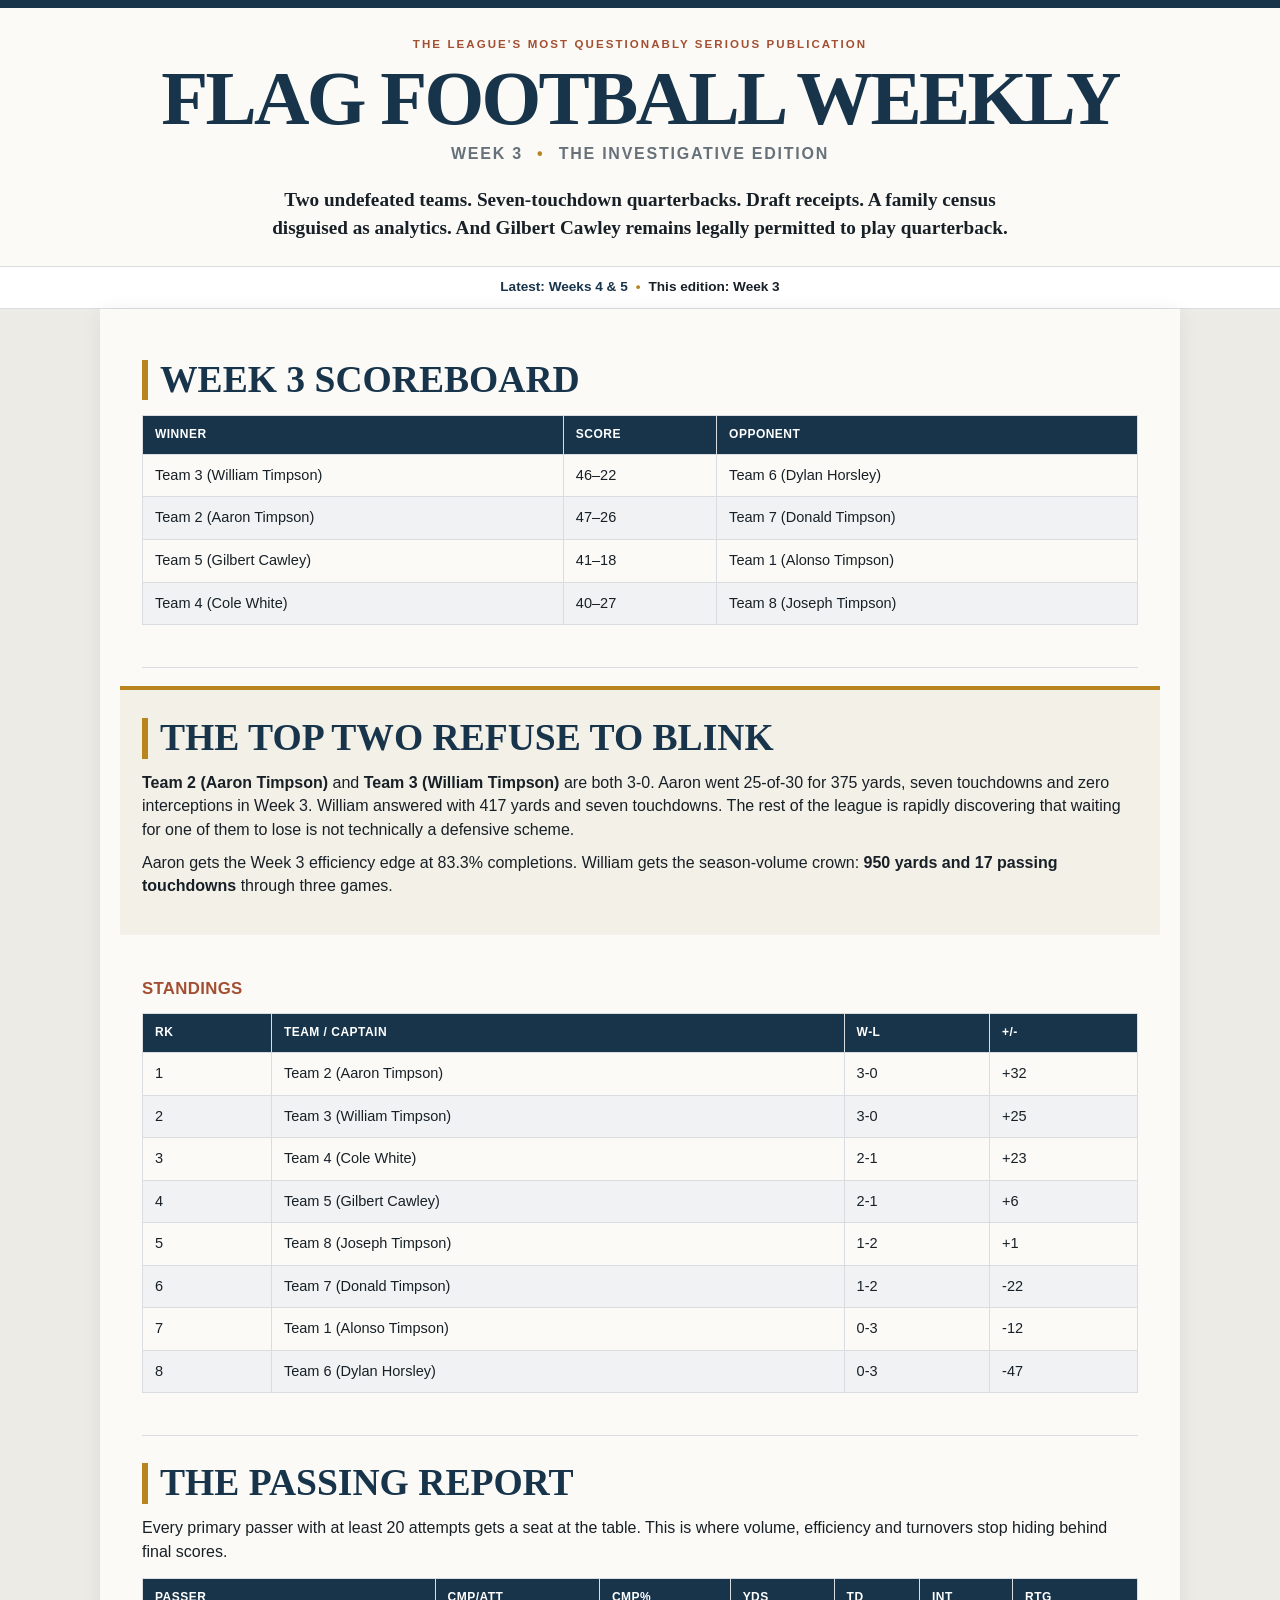
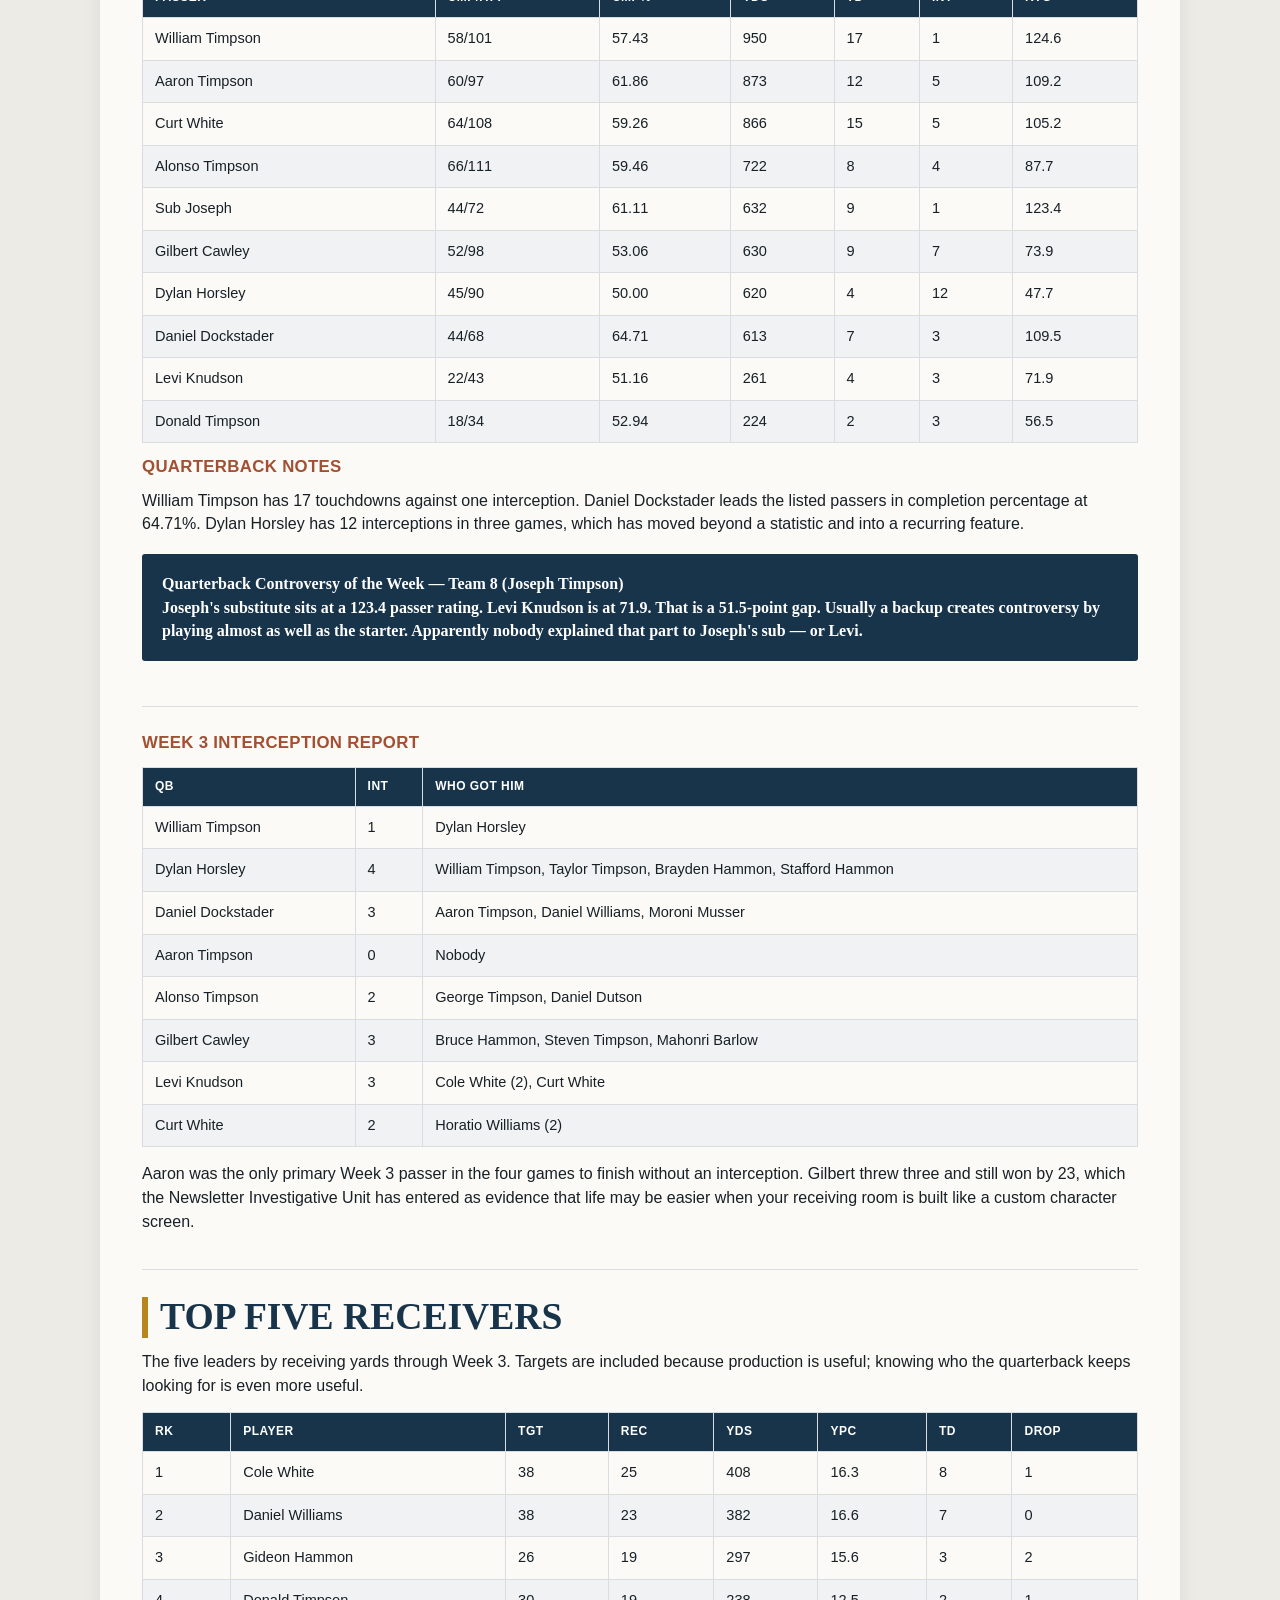
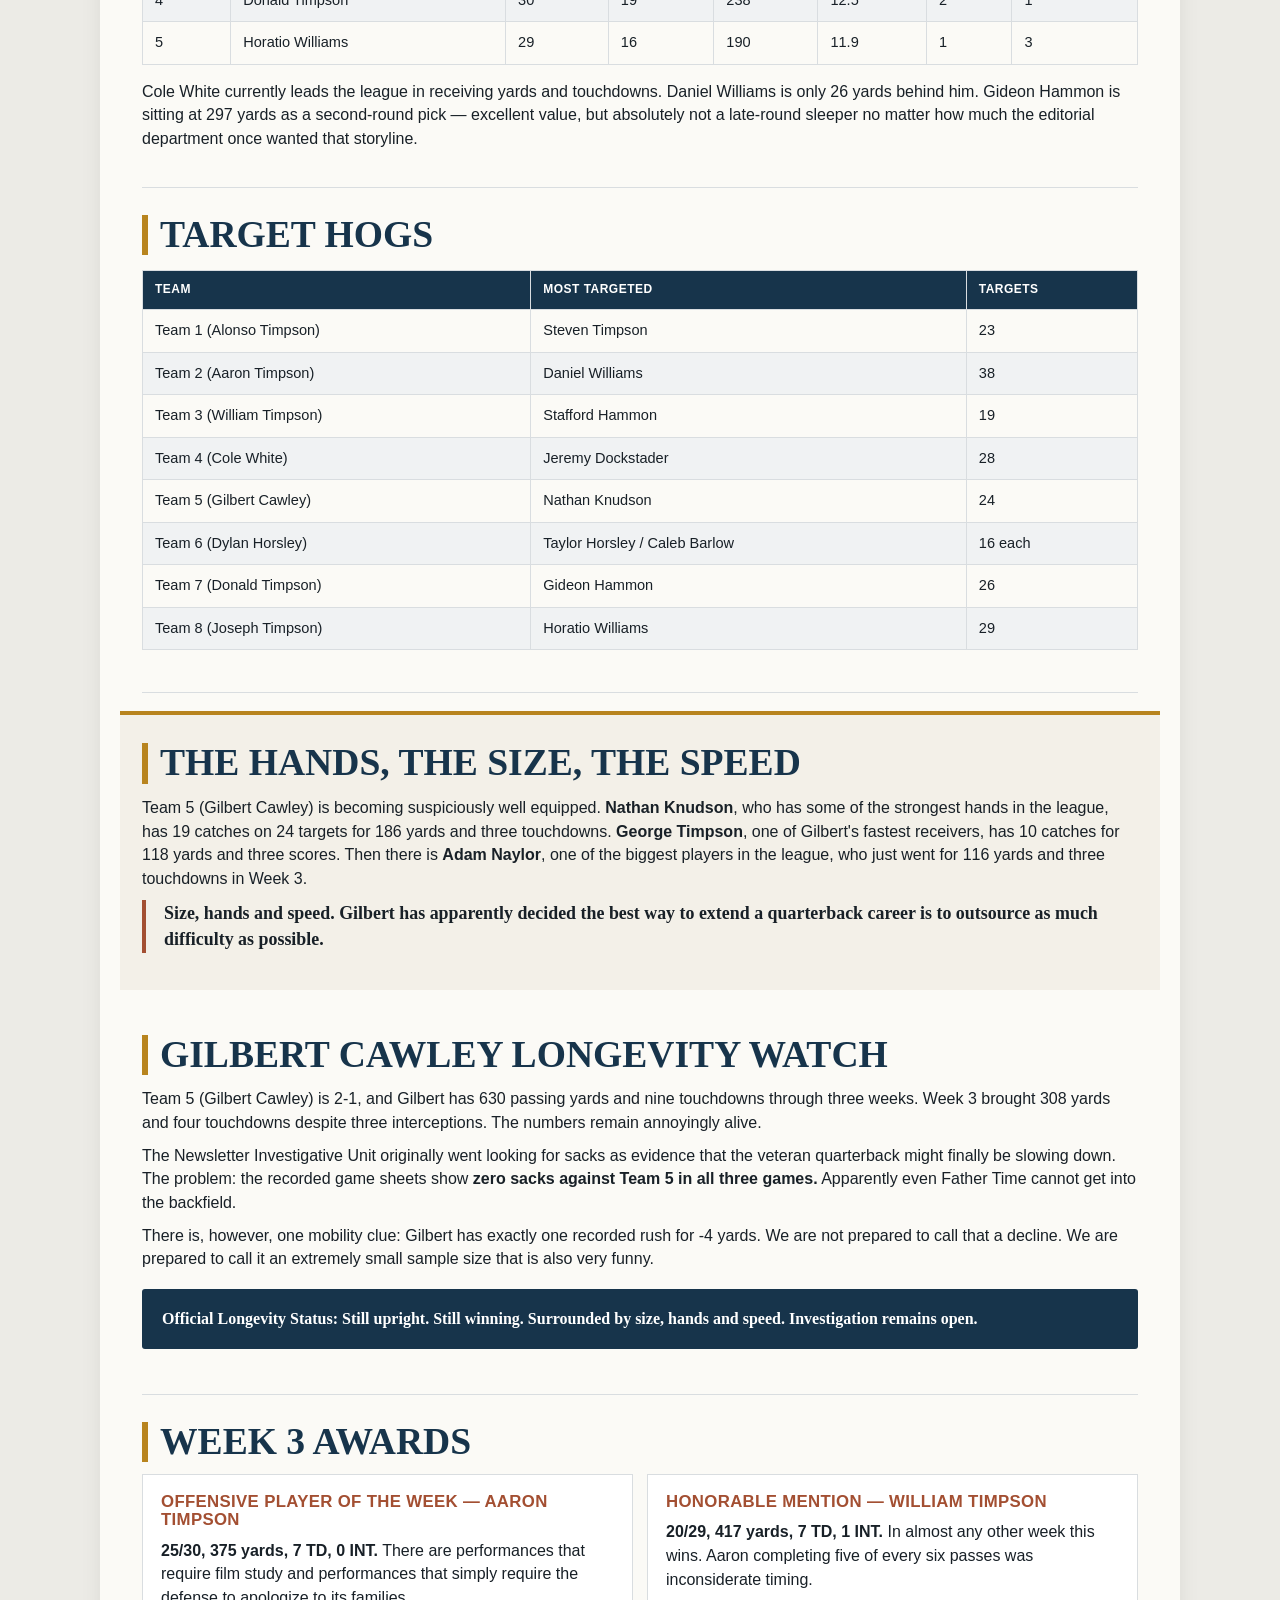
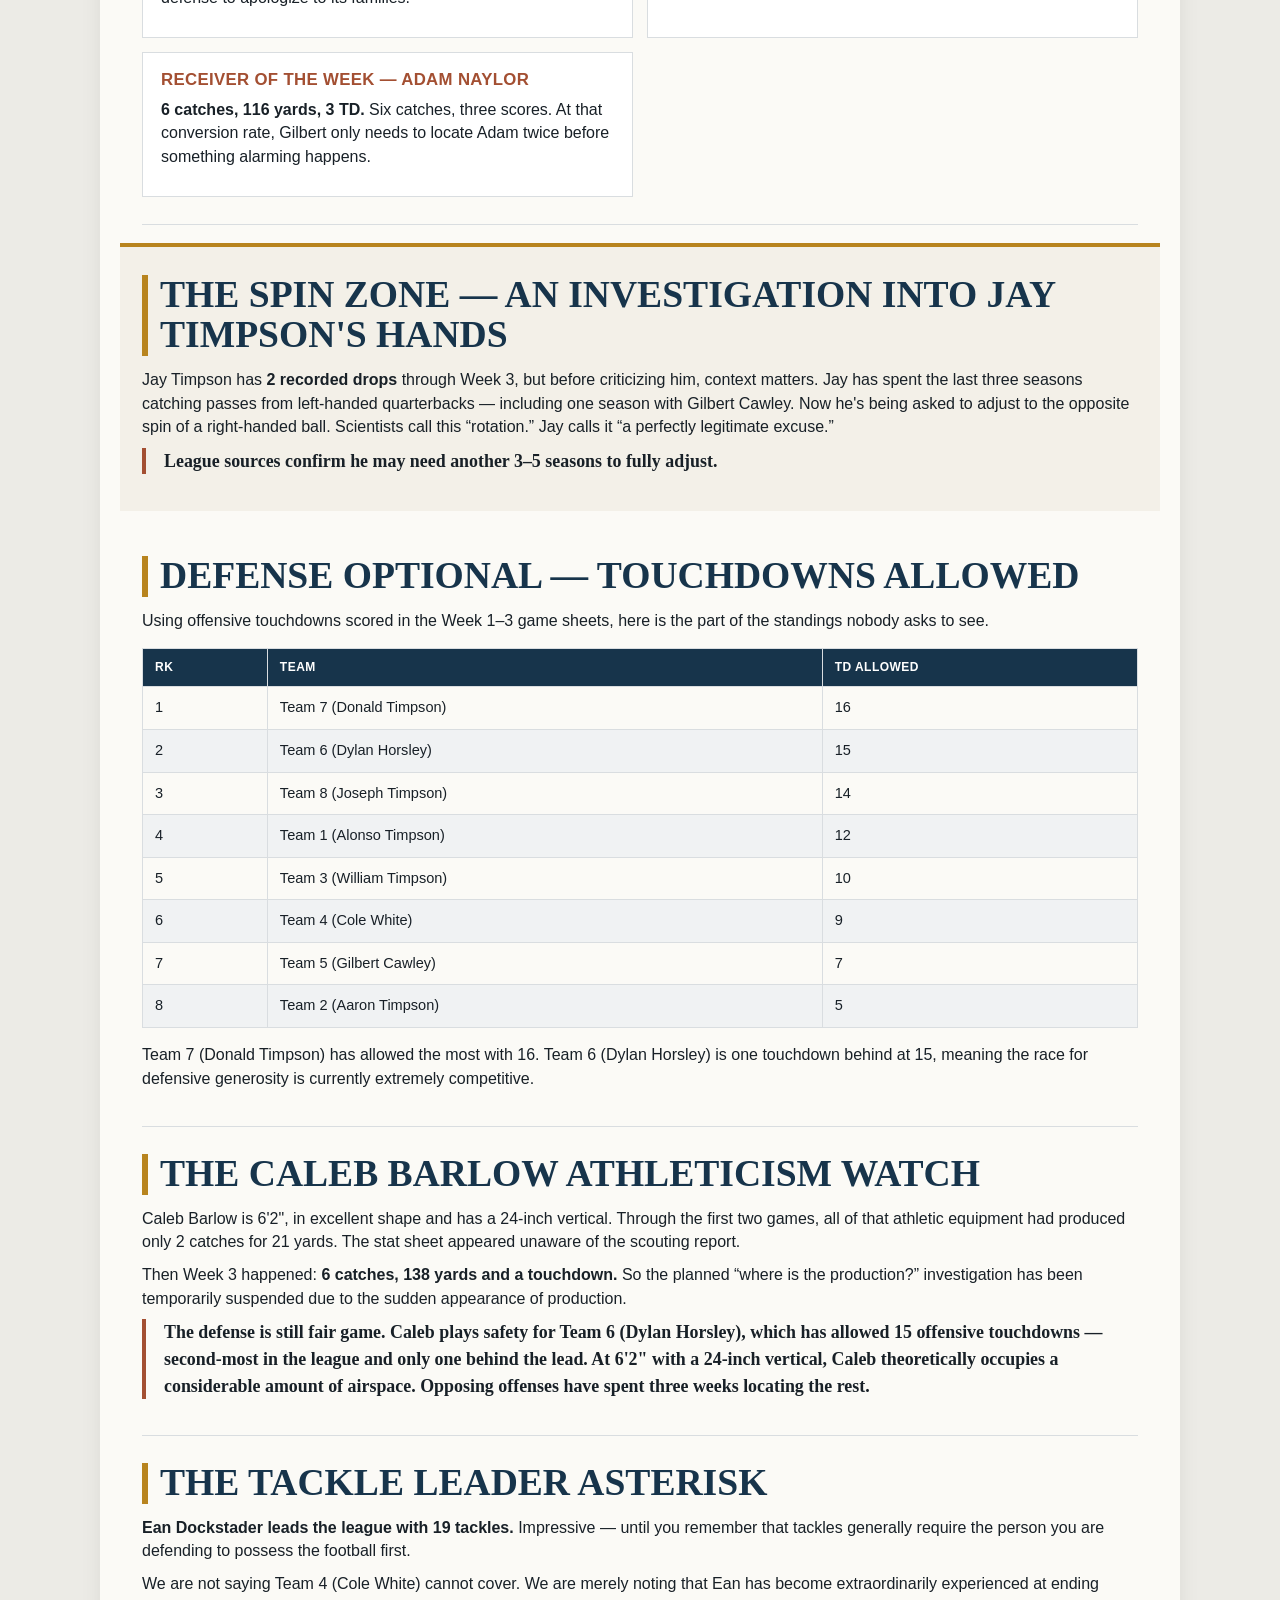
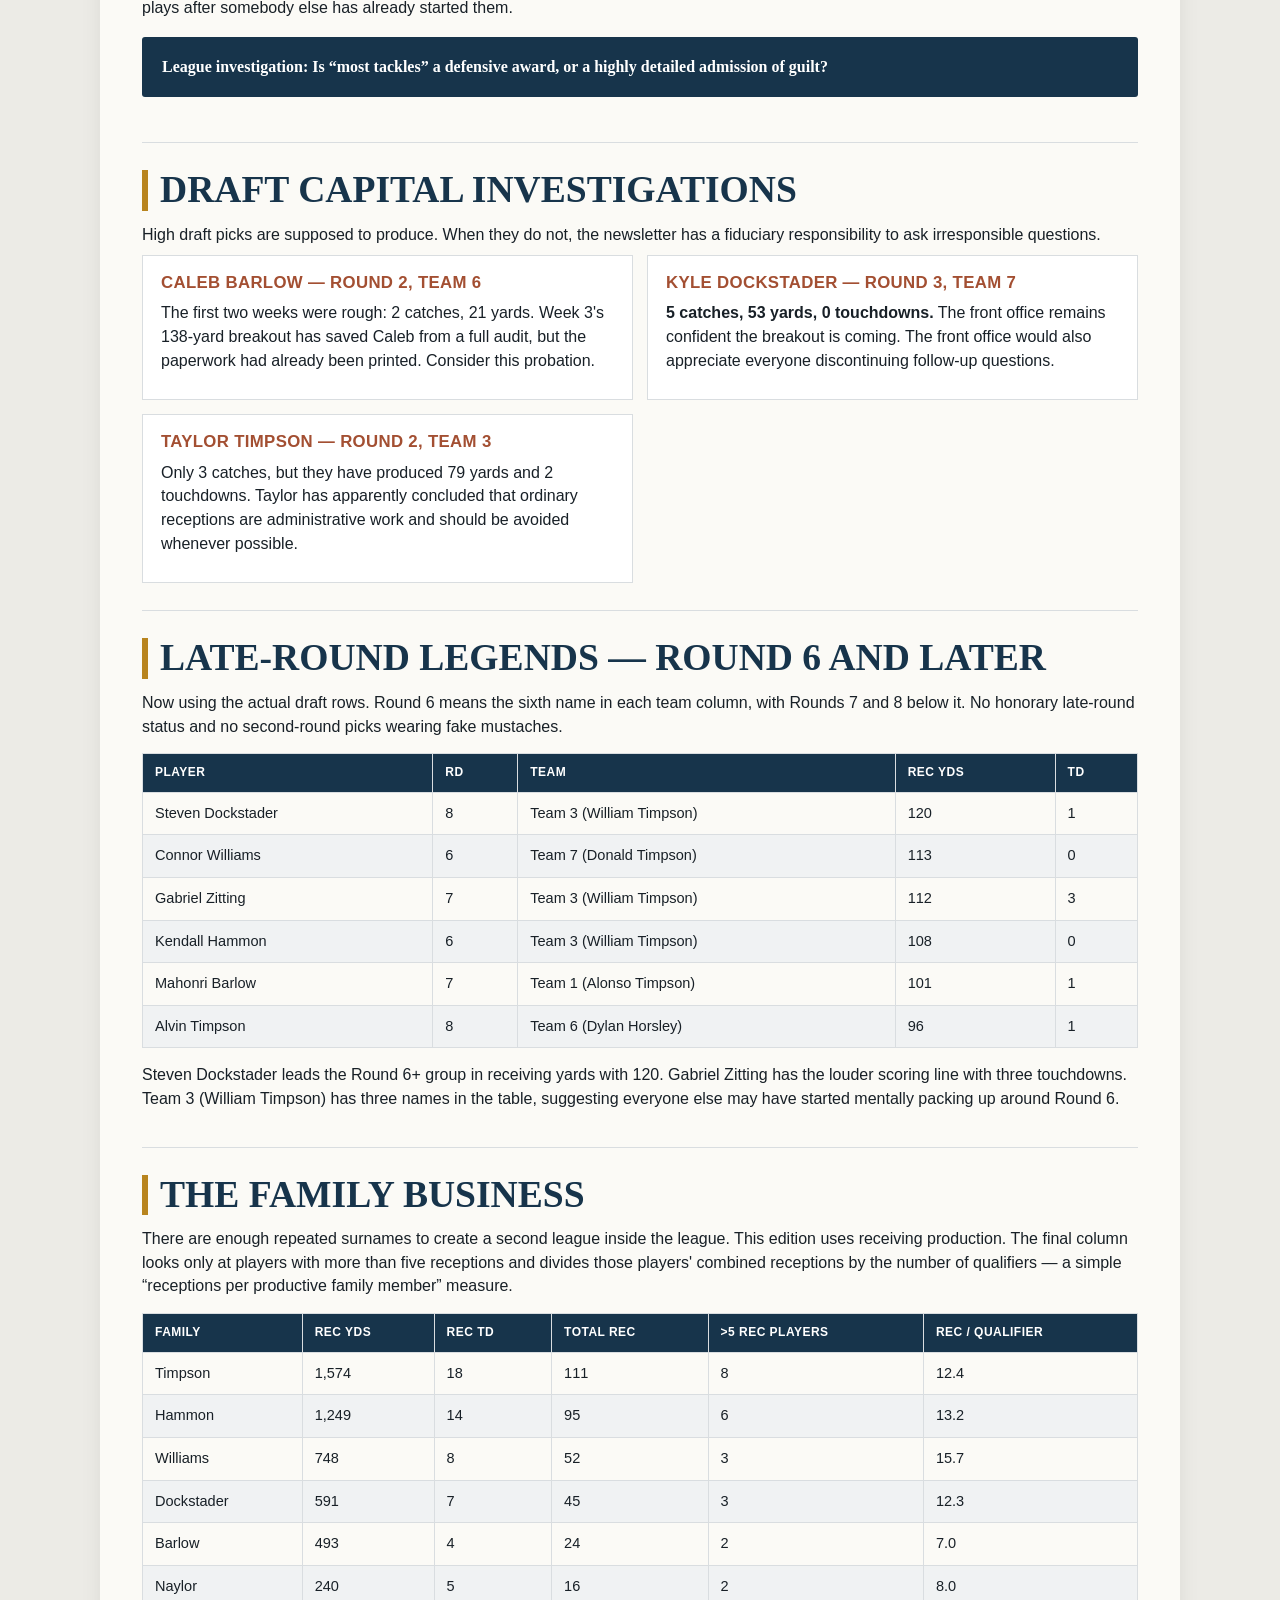
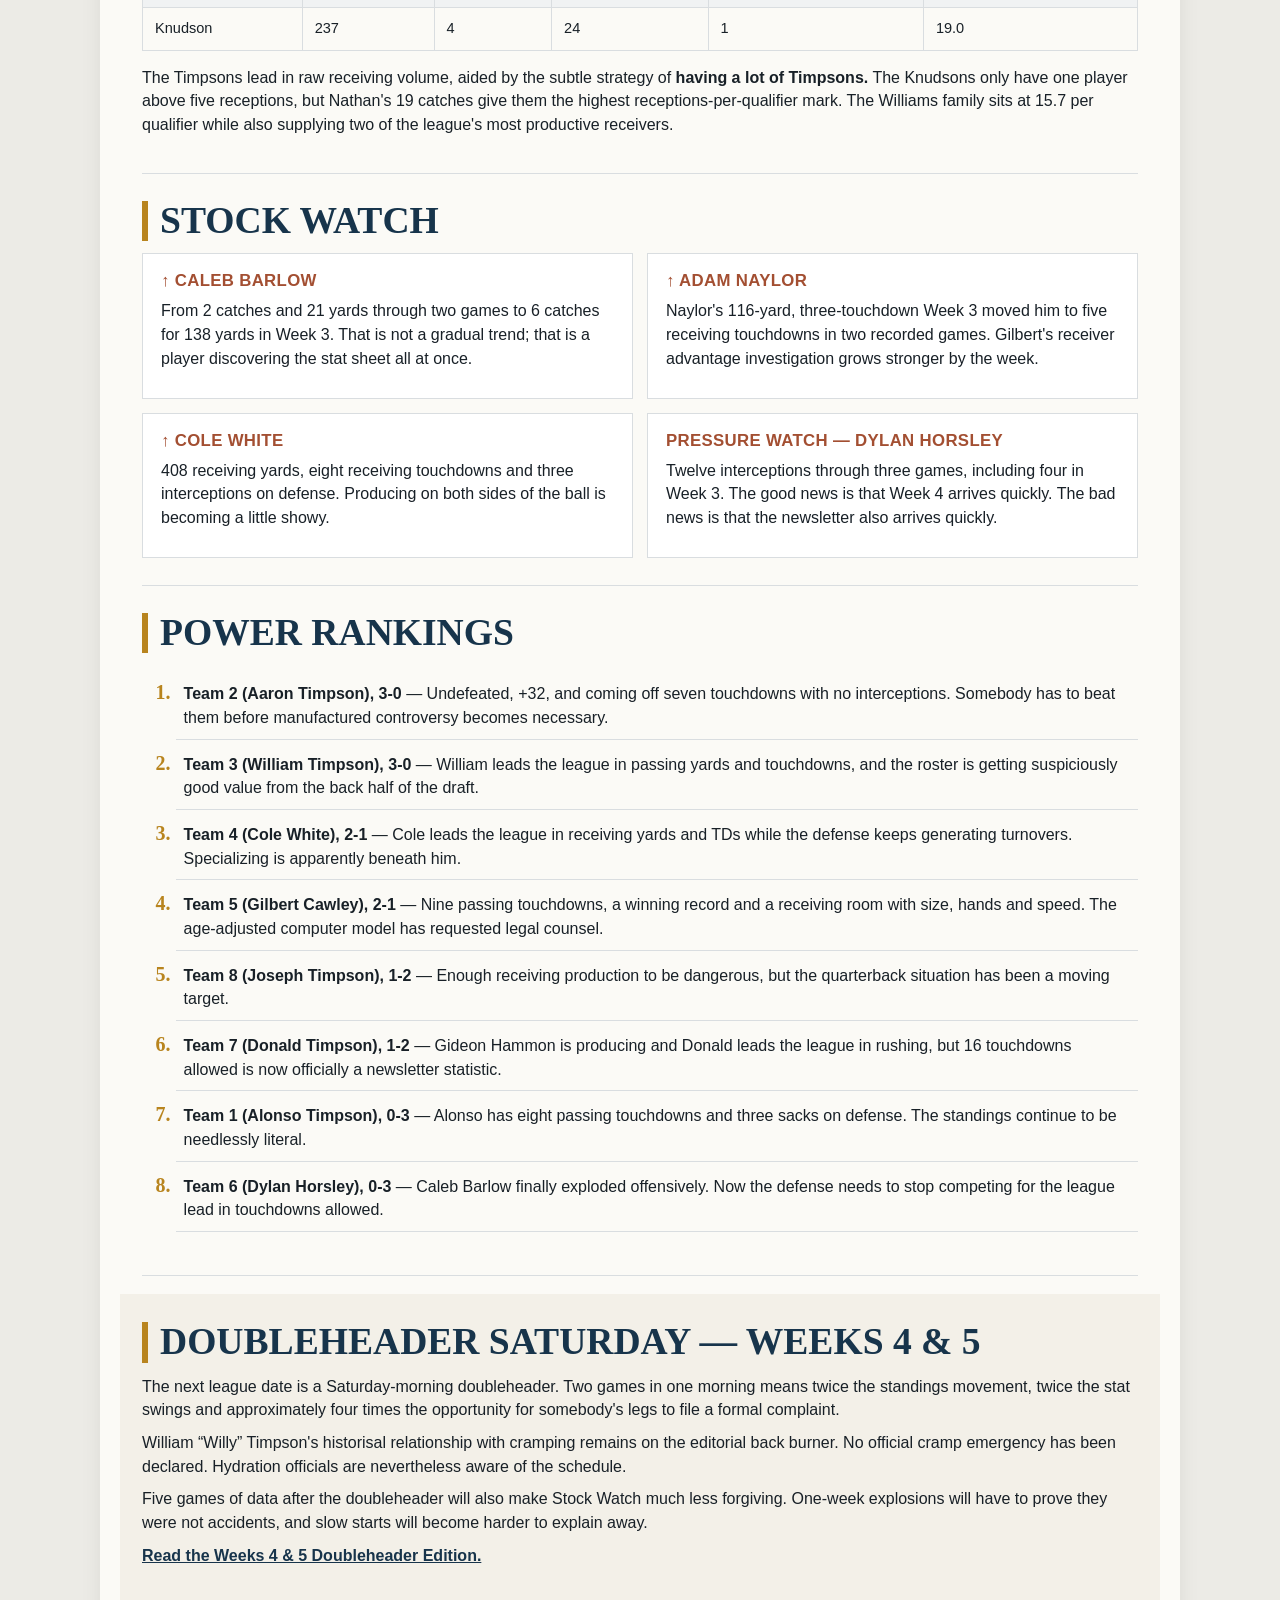
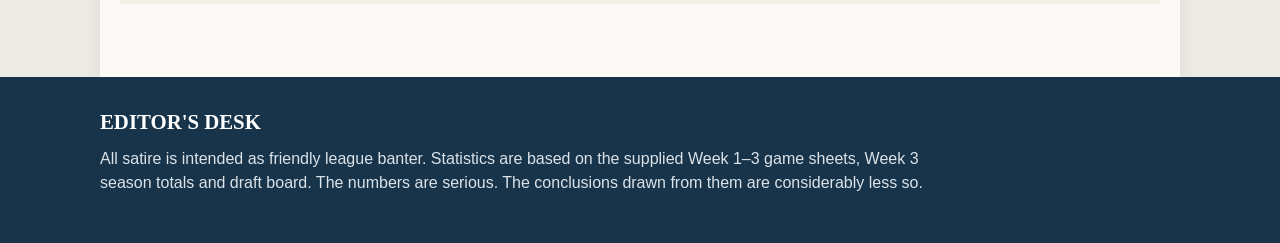
==== week-3/index.html @ 07f6aa79 "Release new edition" ====
<!doctype html>
<html lang="en">
<head>
<meta charset="utf-8">
<meta name="viewport" content="width=device-width, initial-scale=1">
<title>Flag Football Weekly — Week 3</title>
<meta name="description" content="Two undefeated teams. Seven-touchdown quarterbacks. Draft receipts. A family census disguised as analytics. And Gilbert Cawley remains legally permitted to play quarterback.">
<link rel="canonical" href="https://cpff.online/week-3/">
<meta name="theme-color" content="#17344b">
<link rel="icon" href="/favicon.png" type="image/png" sizes="32x32">
<link rel="apple-touch-icon" href="/apple-touch-icon.png">
<meta property="og:type" content="article">
<meta property="og:site_name" content="Flag Football Weekly">
<meta property="og:title" content="Flag Football Weekly — Week 3">
<meta property="og:description" content="Two undefeated teams. Seven-touchdown quarterbacks. Draft receipts. A family census disguised as analytics. And Gilbert Cawley remains legally permitted to play quarterback.">
<meta property="og:url" content="https://cpff.online/week-3/">
<meta property="og:image" content="https://cpff.online/week-3/og.png">
<meta property="og:image:type" content="image/png">
<meta property="og:image:width" content="1200">
<meta property="og:image:height" content="630">
<meta property="og:image:alt" content="Flag Football Weekly, Week 3, the Investigative Edition. Aaron Timpson and William Timpson are 3–0. Gilbert Cawley is still upright.">
<meta name="twitter:card" content="summary_large_image">
<meta name="twitter:title" content="Flag Football Weekly — Week 3">
<meta name="twitter:description" content="Two undefeated teams. Seven-touchdown quarterbacks. Draft receipts. A family census disguised as analytics. And Gilbert Cawley remains legally permitted to play quarterback.">
<meta name="twitter:image" content="https://cpff.online/week-3/og.png">
<meta name="twitter:image:alt" content="Flag Football Weekly, Week 3, the Investigative Edition. Aaron Timpson and William Timpson are 3–0. Gilbert Cawley is still upright.">

<style>
*{box-sizing:border-box} :root{--navy:#17344b;--gold:#b8841e;--rust:#a34f32;--ink:#182027;--paper:#fbfaf6;--line:#d9dde0;--muted:#66717a}
body{margin:0;background:#ecebe6;color:var(--ink);font-family:Arial,Helvetica,sans-serif;line-height:1.48}
.wrap{width:min(1080px,calc(100% - 32px));margin:auto}.masthead{background:var(--paper);border-top:8px solid var(--navy);border-bottom:1px solid var(--line);padding:28px 0 24px;text-align:center}
.kicker{font-size:.72rem;letter-spacing:.18em;color:var(--rust);font-weight:800}.masthead h1{font-family:Georgia,serif;color:var(--navy);font-size:clamp(2.2rem,7vw,4.8rem);line-height:.95;margin:10px 0 6px;letter-spacing:-.035em}
.edition{font-weight:800;letter-spacing:.11em;color:var(--muted)}.edition span{color:var(--gold);padding:0 8px}.deck{max-width:780px;margin:20px auto 0;font-family:Georgia,serif;font-size:1.2rem;font-weight:700}
main{background:var(--paper);padding:24px 42px 55px;box-shadow:0 3px 20px #00000012}section{padding:27px 0;border-bottom:1px solid var(--line)}section:last-child{border:0}
h2,h3{margin:0 0 12px;text-transform:uppercase;line-height:1.08}h2{font-family:Georgia,serif;color:var(--navy);font-size:clamp(1.65rem,4vw,2.35rem);border-left:6px solid var(--gold);padding-left:12px}h3{color:var(--rust);font-size:1.05rem;letter-spacing:.02em}p{margin:9px 0}
.table-wrap{overflow-x:auto;margin:15px 0}table{border-collapse:collapse;width:100%;min-width:600px;font-size:.91rem}th{background:var(--navy);color:white;text-transform:uppercase;font-size:.75rem;letter-spacing:.04em;text-align:left}th,td{padding:10px 12px;border:1px solid var(--line)}tbody tr:nth-child(even){background:#f0f2f3}td:nth-child(n+3){font-variant-numeric:tabular-nums}
.feature{background:#f3f0e8;margin:18px -22px;padding:28px 22px;border-top:4px solid var(--gold);border-bottom:0}.pull,.callout{font-family:Georgia,serif;font-weight:700}.pull{font-size:1.12rem;padding-left:18px;border-left:4px solid var(--rust)}
.callout{background:var(--navy);color:white;padding:18px 20px;margin:18px 0;border-radius:3px}.cards{display:grid;grid-template-columns:repeat(2,minmax(0,1fr));gap:14px}.cards article{border:1px solid var(--line);padding:18px;background:white}.cards article h3{margin-bottom:8px}
.rankings{padding-left:2.1rem}.rankings li{padding:9px 8px;border-bottom:1px solid var(--line)}.rankings li::marker{font-family:Georgia,serif;font-size:1.25rem;font-weight:800;color:var(--gold)}
footer{background:var(--navy);color:white;padding:30px 0 40px}footer strong{font-family:Georgia,serif;text-transform:uppercase;font-size:1.3rem}footer p{max-width:850px;color:#dce3e8}
@media(max-width:700px){.wrap{width:min(100% - 18px,1080px)}main{padding:12px 15px 38px}.masthead{padding-top:20px}.deck{font-size:1.05rem}.cards{grid-template-columns:1fr}.feature{margin:14px -7px;padding:22px 14px}table{font-size:.82rem}th,td{padding:8px}}
@media print{body{background:white}main{box-shadow:none}.wrap{width:100%}section{break-inside:avoid}footer{background:white;color:black;border-top:2px solid #000}}
.edition-nav{background:#fff;border-bottom:1px solid var(--line);padding:10px 0;text-align:center;font-size:.85rem;font-weight:700}
.edition-nav a{color:var(--navy);text-decoration:none}
.edition-nav a:hover{text-decoration:underline}
.edition-nav span{color:var(--gold);padding:0 8px}
main a{color:var(--navy);font-weight:700}

</style>
<script data-goatcounter="https://cpff.goatcounter.com/count"
        async src="//gc.zgo.at/count.js"></script>
</head>
<body>
<header class="masthead">
  <div class="wrap">
    <div class="kicker">THE LEAGUE'S MOST QUESTIONABLY SERIOUS PUBLICATION</div>
    <h1>FLAG FOOTBALL WEEKLY</h1>
    <div class="edition">WEEK 3 <span>•</span> THE INVESTIGATIVE EDITION</div>
    <p class="deck">Two undefeated teams. Seven-touchdown quarterbacks. Draft receipts. A family census disguised as analytics. And Gilbert Cawley remains legally permitted to play quarterback.</p>
  </div>
</header>
<nav class="edition-nav"><div class="wrap"><a href="/">Latest: Weeks 4 &amp; 5</a><span>•</span><strong>This edition: Week 3</strong></div></nav>

<main class="wrap">
<section>
<h2>Week 3 Scoreboard</h2>
<div class="table-wrap"><table><thead><tr><th>Winner</th><th>Score</th><th>Opponent</th></tr></thead><tbody>
<tr><td>Team 3 (William Timpson)</td><td>46–22</td><td>Team 6 (Dylan Horsley)</td></tr>
<tr><td>Team 2 (Aaron Timpson)</td><td>47–26</td><td>Team 7 (Donald Timpson)</td></tr>
<tr><td>Team 5 (Gilbert Cawley)</td><td>41–18</td><td>Team 1 (Alonso Timpson)</td></tr>
<tr><td>Team 4 (Cole White)</td><td>40–27</td><td>Team 8 (Joseph Timpson)</td></tr>
</tbody></table></div>
</section>

<section class="feature">
<h2>The Top Two Refuse to Blink</h2>
<p><strong>Team 2 (Aaron Timpson)</strong> and <strong>Team 3 (William Timpson)</strong> are both 3-0. Aaron went 25-of-30 for 375 yards, seven touchdowns and zero interceptions in Week 3. William answered with 417 yards and seven touchdowns. The rest of the league is rapidly discovering that waiting for one of them to lose is not technically a defensive scheme.</p>
<p>Aaron gets the Week 3 efficiency edge at 83.3% completions. William gets the season-volume crown: <strong>950 yards and 17 passing touchdowns</strong> through three games.</p>
</section>

<section><h3>Standings</h3>
<div class="table-wrap"><table><thead><tr><th>RK</th><th>Team / Captain</th><th>W-L</th><th>+/-</th></tr></thead><tbody>
<tr><td>1</td><td>Team 2 (Aaron Timpson)</td><td>3-0</td><td>+32</td></tr>
<tr><td>2</td><td>Team 3 (William Timpson)</td><td>3-0</td><td>+25</td></tr>
<tr><td>3</td><td>Team 4 (Cole White)</td><td>2-1</td><td>+23</td></tr>
<tr><td>4</td><td>Team 5 (Gilbert Cawley)</td><td>2-1</td><td>+6</td></tr>
<tr><td>5</td><td>Team 8 (Joseph Timpson)</td><td>1-2</td><td>+1</td></tr>
<tr><td>6</td><td>Team 7 (Donald Timpson)</td><td>1-2</td><td>-22</td></tr>
<tr><td>7</td><td>Team 1 (Alonso Timpson)</td><td>0-3</td><td>-12</td></tr>
<tr><td>8</td><td>Team 6 (Dylan Horsley)</td><td>0-3</td><td>-47</td></tr>
</tbody></table></div></section>

<section><h2>The Passing Report</h2>
<p>Every primary passer with at least 20 attempts gets a seat at the table. This is where volume, efficiency and turnovers stop hiding behind final scores.</p>
<div class="table-wrap"><table><thead><tr><th>Passer</th><th>CMP/ATT</th><th>CMP%</th><th>YDS</th><th>TD</th><th>INT</th><th>RTG</th></tr></thead><tbody>
<tr><td>William Timpson</td><td>58/101</td><td>57.43</td><td>950</td><td>17</td><td>1</td><td>124.6</td></tr>
<tr><td>Aaron Timpson</td><td>60/97</td><td>61.86</td><td>873</td><td>12</td><td>5</td><td>109.2</td></tr>
<tr><td>Curt White</td><td>64/108</td><td>59.26</td><td>866</td><td>15</td><td>5</td><td>105.2</td></tr>
<tr><td>Alonso Timpson</td><td>66/111</td><td>59.46</td><td>722</td><td>8</td><td>4</td><td>87.7</td></tr>
<tr><td>Sub Joseph</td><td>44/72</td><td>61.11</td><td>632</td><td>9</td><td>1</td><td>123.4</td></tr>
<tr><td>Gilbert Cawley</td><td>52/98</td><td>53.06</td><td>630</td><td>9</td><td>7</td><td>73.9</td></tr>
<tr><td>Dylan Horsley</td><td>45/90</td><td>50.00</td><td>620</td><td>4</td><td>12</td><td>47.7</td></tr>
<tr><td>Daniel Dockstader</td><td>44/68</td><td>64.71</td><td>613</td><td>7</td><td>3</td><td>109.5</td></tr>
<tr><td>Levi Knudson</td><td>22/43</td><td>51.16</td><td>261</td><td>4</td><td>3</td><td>71.9</td></tr>
<tr><td>Donald Timpson</td><td>18/34</td><td>52.94</td><td>224</td><td>2</td><td>3</td><td>56.5</td></tr>
</tbody></table></div>

<h3>Quarterback Notes</h3>
<p>William Timpson has 17 touchdowns against one interception. Daniel Dockstader leads the listed passers in completion percentage at 64.71%. Dylan Horsley has 12 interceptions in three games, which has moved beyond a statistic and into a recurring feature.</p>
<div class="callout"><strong>Quarterback Controversy of the Week — Team 8 (Joseph Timpson)</strong><br>Joseph's substitute sits at a 123.4 passer rating. Levi Knudson is at 71.9. That is a 51.5-point gap. Usually a backup creates controversy by playing almost as well as the starter. Apparently nobody explained that part to Joseph's sub — or Levi.</div>
</section>

<section><h3>Week 3 Interception Report</h3>
<div class="table-wrap"><table><thead><tr><th>QB</th><th>INT</th><th>Who Got Him</th></tr></thead><tbody>
<tr><td>William Timpson</td><td>1</td><td>Dylan Horsley</td></tr>
<tr><td>Dylan Horsley</td><td>4</td><td>William Timpson, Taylor Timpson, Brayden Hammon, Stafford Hammon</td></tr>
<tr><td>Daniel Dockstader</td><td>3</td><td>Aaron Timpson, Daniel Williams, Moroni Musser</td></tr>
<tr><td>Aaron Timpson</td><td>0</td><td>Nobody</td></tr>
<tr><td>Alonso Timpson</td><td>2</td><td>George Timpson, Daniel Dutson</td></tr>
<tr><td>Gilbert Cawley</td><td>3</td><td>Bruce Hammon, Steven Timpson, Mahonri Barlow</td></tr>
<tr><td>Levi Knudson</td><td>3</td><td>Cole White (2), Curt White</td></tr>
<tr><td>Curt White</td><td>2</td><td>Horatio Williams (2)</td></tr>
</tbody></table></div>
<p>Aaron was the only primary Week 3 passer in the four games to finish without an interception. Gilbert threw three and still won by 23, which the Newsletter Investigative Unit has entered as evidence that life may be easier when your receiving room is built like a custom character screen.</p>
</section>

<section><h2>Top Five Receivers</h2>
<p>The five leaders by receiving yards through Week 3. Targets are included because production is useful; knowing who the quarterback keeps looking for is even more useful.</p>
<div class="table-wrap"><table><thead><tr><th>RK</th><th>Player</th><th>TGT</th><th>REC</th><th>YDS</th><th>YPC</th><th>TD</th><th>DROP</th></tr></thead><tbody>
<tr><td>1</td><td>Cole White</td><td>38</td><td>25</td><td>408</td><td>16.3</td><td>8</td><td>1</td></tr>
<tr><td>2</td><td>Daniel Williams</td><td>38</td><td>23</td><td>382</td><td>16.6</td><td>7</td><td>0</td></tr>
<tr><td>3</td><td>Gideon Hammon</td><td>26</td><td>19</td><td>297</td><td>15.6</td><td>3</td><td>2</td></tr>
<tr><td>4</td><td>Donald Timpson</td><td>30</td><td>19</td><td>238</td><td>12.5</td><td>2</td><td>1</td></tr>
<tr><td>5</td><td>Horatio Williams</td><td>29</td><td>16</td><td>190</td><td>11.9</td><td>1</td><td>3</td></tr>
</tbody></table></div>
<p>Cole White currently leads the league in receiving yards and touchdowns. Daniel Williams is only 26 yards behind him. Gideon Hammon is sitting at 297 yards as a second-round pick — excellent value, but absolutely not a late-round sleeper no matter how much the editorial department once wanted that storyline.</p>
</section>

<section><h2>Target Hogs</h2>
<div class="table-wrap"><table><thead><tr><th>Team</th><th>Most Targeted</th><th>Targets</th></tr></thead><tbody>
<tr><td>Team 1 (Alonso Timpson)</td><td>Steven Timpson</td><td>23</td></tr>
<tr><td>Team 2 (Aaron Timpson)</td><td>Daniel Williams</td><td>38</td></tr>
<tr><td>Team 3 (William Timpson)</td><td>Stafford Hammon</td><td>19</td></tr>
<tr><td>Team 4 (Cole White)</td><td>Jeremy Dockstader</td><td>28</td></tr>
<tr><td>Team 5 (Gilbert Cawley)</td><td>Nathan Knudson</td><td>24</td></tr>
<tr><td>Team 6 (Dylan Horsley)</td><td>Taylor Horsley / Caleb Barlow</td><td>16 each</td></tr>
<tr><td>Team 7 (Donald Timpson)</td><td>Gideon Hammon</td><td>26</td></tr>
<tr><td>Team 8 (Joseph Timpson)</td><td>Horatio Williams</td><td>29</td></tr>
</tbody></table></div></section>

<section class="feature"><h2>The Hands, the Size, the Speed</h2>
<p>Team 5 (Gilbert Cawley) is becoming suspiciously well equipped. <strong>Nathan Knudson</strong>, who has some of the strongest hands in the league, has 19 catches on 24 targets for 186 yards and three touchdowns. <strong>George Timpson</strong>, one of Gilbert's fastest receivers, has 10 catches for 118 yards and three scores. Then there is <strong>Adam Naylor</strong>, one of the biggest players in the league, who just went for 116 yards and three touchdowns in Week 3.</p>
<p class="pull">Size, hands and speed. Gilbert has apparently decided the best way to extend a quarterback career is to outsource as much difficulty as possible.</p>
</section>

<section><h2>Gilbert Cawley Longevity Watch</h2>
<p>Team 5 (Gilbert Cawley) is 2-1, and Gilbert has 630 passing yards and nine touchdowns through three weeks. Week 3 brought 308 yards and four touchdowns despite three interceptions. The numbers remain annoyingly alive.</p>
<p>The Newsletter Investigative Unit originally went looking for sacks as evidence that the veteran quarterback might finally be slowing down. The problem: the recorded game sheets show <strong>zero sacks against Team 5 in all three games.</strong> Apparently even Father Time cannot get into the backfield.</p>
<p>There is, however, one mobility clue: Gilbert has exactly one recorded rush for -4 yards. We are not prepared to call that a decline. We are prepared to call it an extremely small sample size that is also very funny.</p>
<div class="callout"><strong>Official Longevity Status:</strong> Still upright. Still winning. Surrounded by size, hands and speed. Investigation remains open.</div>
</section>

<section><h2>Week 3 Awards</h2>
<div class="cards">
<article><h3>Offensive Player of the Week — Aaron Timpson</h3><p><strong>25/30, 375 yards, 7 TD, 0 INT.</strong> There are performances that require film study and performances that simply require the defense to apologize to its families.</p></article>
<article><h3>Honorable Mention — William Timpson</h3><p><strong>20/29, 417 yards, 7 TD, 1 INT.</strong> In almost any other week this wins. Aaron completing five of every six passes was inconsiderate timing.</p></article>
<article><h3>Receiver of the Week — Adam Naylor</h3><p><strong>6 catches, 116 yards, 3 TD.</strong> Six catches, three scores. At that conversion rate, Gilbert only needs to locate Adam twice before something alarming happens.</p></article>
</div></section>

<section class="feature"><h2>The Spin Zone — An Investigation Into Jay Timpson's Hands</h2>
<p>Jay Timpson has <strong>2 recorded drops</strong> through Week 3, but before criticizing him, context matters. Jay has spent the last three seasons catching passes from left-handed quarterbacks — including one season with Gilbert Cawley. Now he's being asked to adjust to the opposite spin of a right-handed ball. Scientists call this “rotation.” Jay calls it “a perfectly legitimate excuse.”</p>
<p class="pull">League sources confirm he may need another 3–5 seasons to fully adjust.</p>
</section>

<section><h2>Defense Optional — Touchdowns Allowed</h2>
<p>Using offensive touchdowns scored in the Week 1–3 game sheets, here is the part of the standings nobody asks to see.</p>
<div class="table-wrap"><table><thead><tr><th>RK</th><th>Team</th><th>TD Allowed</th></tr></thead><tbody>
<tr><td>1</td><td>Team 7 (Donald Timpson)</td><td>16</td></tr>
<tr><td>2</td><td>Team 6 (Dylan Horsley)</td><td>15</td></tr>
<tr><td>3</td><td>Team 8 (Joseph Timpson)</td><td>14</td></tr>
<tr><td>4</td><td>Team 1 (Alonso Timpson)</td><td>12</td></tr>
<tr><td>5</td><td>Team 3 (William Timpson)</td><td>10</td></tr>
<tr><td>6</td><td>Team 4 (Cole White)</td><td>9</td></tr>
<tr><td>7</td><td>Team 5 (Gilbert Cawley)</td><td>7</td></tr>
<tr><td>8</td><td>Team 2 (Aaron Timpson)</td><td>5</td></tr>
</tbody></table></div>
<p>Team 7 (Donald Timpson) has allowed the most with 16. Team 6 (Dylan Horsley) is one touchdown behind at 15, meaning the race for defensive generosity is currently extremely competitive.</p>
</section>

<section><h2>The Caleb Barlow Athleticism Watch</h2>
<p>Caleb Barlow is 6'2", in excellent shape and has a 24-inch vertical. Through the first two games, all of that athletic equipment had produced only 2 catches for 21 yards. The stat sheet appeared unaware of the scouting report.</p>
<p>Then Week 3 happened: <strong>6 catches, 138 yards and a touchdown.</strong> So the planned “where is the production?” investigation has been temporarily suspended due to the sudden appearance of production.</p>
<p class="pull">The defense is still fair game. Caleb plays safety for Team 6 (Dylan Horsley), which has allowed 15 offensive touchdowns — second-most in the league and only one behind the lead. At 6'2" with a 24-inch vertical, Caleb theoretically occupies a considerable amount of airspace. Opposing offenses have spent three weeks locating the rest.</p>
</section>

<section><h2>The Tackle Leader Asterisk</h2>
<p><strong>Ean Dockstader leads the league with 19 tackles.</strong> Impressive — until you remember that tackles generally require the person you are defending to possess the football first.</p>
<p>We are not saying Team 4 (Cole White) cannot cover. We are merely noting that Ean has become extraordinarily experienced at ending plays after somebody else has already started them.</p>
<div class="callout"><strong>League investigation:</strong> Is “most tackles” a defensive award, or a highly detailed admission of guilt?</div>
</section>

<section><h2>Draft Capital Investigations</h2>
<p>High draft picks are supposed to produce. When they do not, the newsletter has a fiduciary responsibility to ask irresponsible questions.</p>
<div class="cards">
<article><h3>Caleb Barlow — Round 2, Team 6</h3><p>The first two weeks were rough: 2 catches, 21 yards. Week 3's 138-yard breakout has saved Caleb from a full audit, but the paperwork had already been printed. Consider this probation.</p></article>
<article><h3>Kyle Dockstader — Round 3, Team 7</h3><p><strong>5 catches, 53 yards, 0 touchdowns.</strong> The front office remains confident the breakout is coming. The front office would also appreciate everyone discontinuing follow-up questions.</p></article>
<article><h3>Taylor Timpson — Round 2, Team 3</h3><p>Only 3 catches, but they have produced 79 yards and 2 touchdowns. Taylor has apparently concluded that ordinary receptions are administrative work and should be avoided whenever possible.</p></article>
</div></section>

<section><h2>Late-Round Legends — Round 6 and Later</h2>
<p>Now using the actual draft rows. Round 6 means the sixth name in each team column, with Rounds 7 and 8 below it. No honorary late-round status and no second-round picks wearing fake mustaches.</p>
<div class="table-wrap"><table><thead><tr><th>Player</th><th>RD</th><th>Team</th><th>REC YDS</th><th>TD</th></tr></thead><tbody>
<tr><td>Steven Dockstader</td><td>8</td><td>Team 3 (William Timpson)</td><td>120</td><td>1</td></tr>
<tr><td>Connor Williams</td><td>6</td><td>Team 7 (Donald Timpson)</td><td>113</td><td>0</td></tr>
<tr><td>Gabriel Zitting</td><td>7</td><td>Team 3 (William Timpson)</td><td>112</td><td>3</td></tr>
<tr><td>Kendall Hammon</td><td>6</td><td>Team 3 (William Timpson)</td><td>108</td><td>0</td></tr>
<tr><td>Mahonri Barlow</td><td>7</td><td>Team 1 (Alonso Timpson)</td><td>101</td><td>1</td></tr>
<tr><td>Alvin Timpson</td><td>8</td><td>Team 6 (Dylan Horsley)</td><td>96</td><td>1</td></tr>
</tbody></table></div>
<p>Steven Dockstader leads the Round 6+ group in receiving yards with 120. Gabriel Zitting has the louder scoring line with three touchdowns. Team 3 (William Timpson) has three names in the table, suggesting everyone else may have started mentally packing up around Round 6.</p>
</section>

<section><h2>The Family Business</h2>
<p>There are enough repeated surnames to create a second league inside the league. This edition uses receiving production. The final column looks only at players with more than five receptions and divides those players' combined receptions by the number of qualifiers — a simple “receptions per productive family member” measure.</p>
<div class="table-wrap"><table><thead><tr><th>Family</th><th>REC YDS</th><th>REC TD</th><th>Total REC</th><th>&gt;5 REC Players</th><th>REC / Qualifier</th></tr></thead><tbody>
<tr><td>Timpson</td><td>1,574</td><td>18</td><td>111</td><td>8</td><td>12.4</td></tr>
<tr><td>Hammon</td><td>1,249</td><td>14</td><td>95</td><td>6</td><td>13.2</td></tr>
<tr><td>Williams</td><td>748</td><td>8</td><td>52</td><td>3</td><td>15.7</td></tr>
<tr><td>Dockstader</td><td>591</td><td>7</td><td>45</td><td>3</td><td>12.3</td></tr>
<tr><td>Barlow</td><td>493</td><td>4</td><td>24</td><td>2</td><td>7.0</td></tr>
<tr><td>Naylor</td><td>240</td><td>5</td><td>16</td><td>2</td><td>8.0</td></tr>
<tr><td>Knudson</td><td>237</td><td>4</td><td>24</td><td>1</td><td>19.0</td></tr>
</tbody></table></div>
<p>The Timpsons lead in raw receiving volume, aided by the subtle strategy of <strong>having a lot of Timpsons.</strong> The Knudsons only have one player above five receptions, but Nathan's 19 catches give them the highest receptions-per-qualifier mark. The Williams family sits at 15.7 per qualifier while also supplying two of the league's most productive receivers.</p>
</section>

<section><h2>Stock Watch</h2><div class="cards">
<article><h3>↑ Caleb Barlow</h3><p>From 2 catches and 21 yards through two games to 6 catches for 138 yards in Week 3. That is not a gradual trend; that is a player discovering the stat sheet all at once.</p></article>
<article><h3>↑ Adam Naylor</h3><p>Naylor's 116-yard, three-touchdown Week 3 moved him to five receiving touchdowns in two recorded games. Gilbert's receiver advantage investigation grows stronger by the week.</p></article>
<article><h3>↑ Cole White</h3><p>408 receiving yards, eight receiving touchdowns and three interceptions on defense. Producing on both sides of the ball is becoming a little showy.</p></article>
<article><h3>Pressure Watch — Dylan Horsley</h3><p>Twelve interceptions through three games, including four in Week 3. The good news is that Week 4 arrives quickly. The bad news is that the newsletter also arrives quickly.</p></article>
</div></section>

<section><h2>Power Rankings</h2><ol class="rankings">
<li><strong>Team 2 (Aaron Timpson), 3-0</strong> — Undefeated, +32, and coming off seven touchdowns with no interceptions. Somebody has to beat them before manufactured controversy becomes necessary.</li>
<li><strong>Team 3 (William Timpson), 3-0</strong> — William leads the league in passing yards and touchdowns, and the roster is getting suspiciously good value from the back half of the draft.</li>
<li><strong>Team 4 (Cole White), 2-1</strong> — Cole leads the league in receiving yards and TDs while the defense keeps generating turnovers. Specializing is apparently beneath him.</li>
<li><strong>Team 5 (Gilbert Cawley), 2-1</strong> — Nine passing touchdowns, a winning record and a receiving room with size, hands and speed. The age-adjusted computer model has requested legal counsel.</li>
<li><strong>Team 8 (Joseph Timpson), 1-2</strong> — Enough receiving production to be dangerous, but the quarterback situation has been a moving target.</li>
<li><strong>Team 7 (Donald Timpson), 1-2</strong> — Gideon Hammon is producing and Donald leads the league in rushing, but 16 touchdowns allowed is now officially a newsletter statistic.</li>
<li><strong>Team 1 (Alonso Timpson), 0-3</strong> — Alonso has eight passing touchdowns and three sacks on defense. The standings continue to be needlessly literal.</li>
<li><strong>Team 6 (Dylan Horsley), 0-3</strong> — Caleb Barlow finally exploded offensively. Now the defense needs to stop competing for the league lead in touchdowns allowed.</li>
</ol></section>

<section class="feature"><h2>Doubleheader Saturday — Weeks 4 &amp; 5</h2>
<p>The next league date is a Saturday-morning doubleheader. Two games in one morning means twice the standings movement, twice the stat swings and approximately four times the opportunity for somebody's legs to file a formal complaint.</p>
<p>William “Willy” Timpson's historisal relationship with cramping remains on the editorial back burner. No official cramp emergency has been declared. Hydration officials are nevertheless aware of the schedule.</p>
<p>Five games of data after the doubleheader will also make Stock Watch much less forgiving. One-week explosions will have to prove they were not accidents, and slow starts will become harder to explain away.</p>
<p><a href="/">Read the Weeks 4 &amp; 5 Doubleheader Edition.</a></p>
</section>
</main>

<footer><div class="wrap"><strong>Editor's Desk</strong><p>All satire is intended as friendly league banter. Statistics are based on the supplied Week 1–3 game sheets, Week 3 season totals and draft board. The numbers are serious. The conclusions drawn from them are considerably less so.</p></div></footer>
</body>
</html>
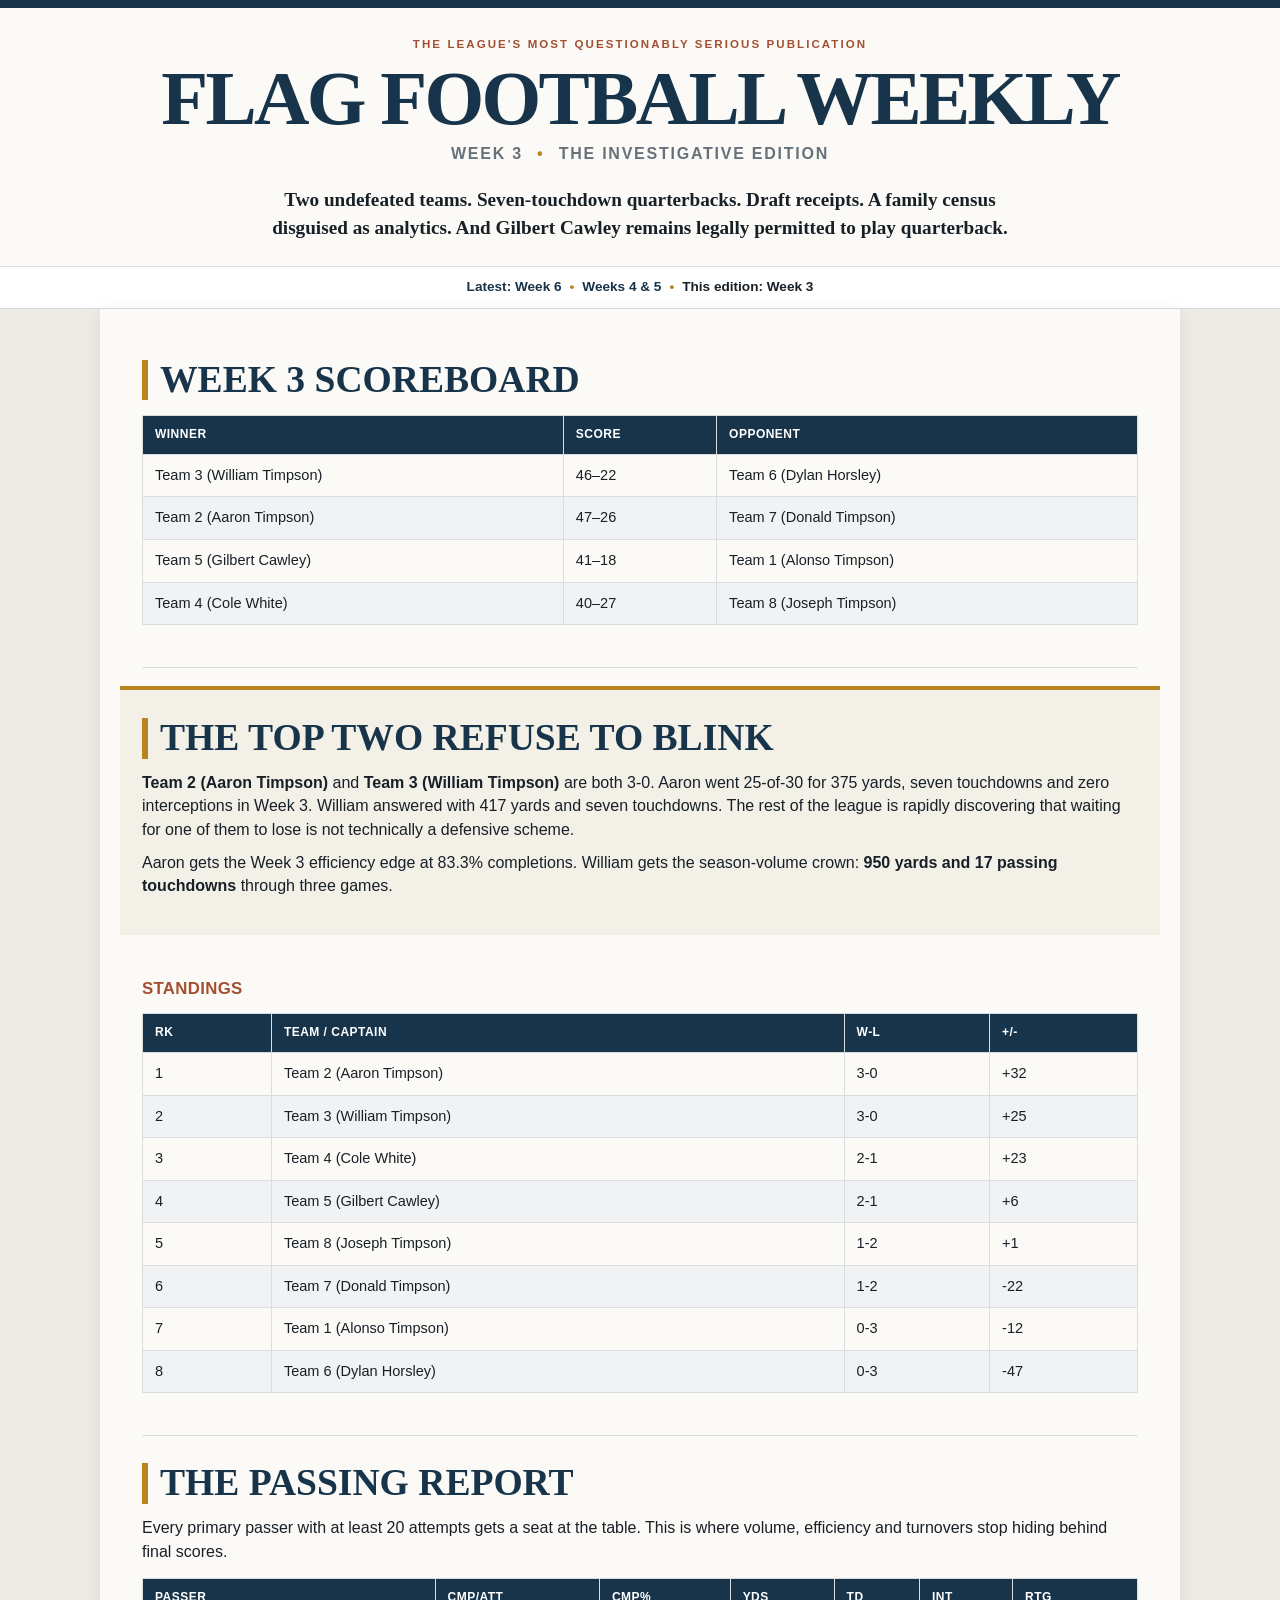
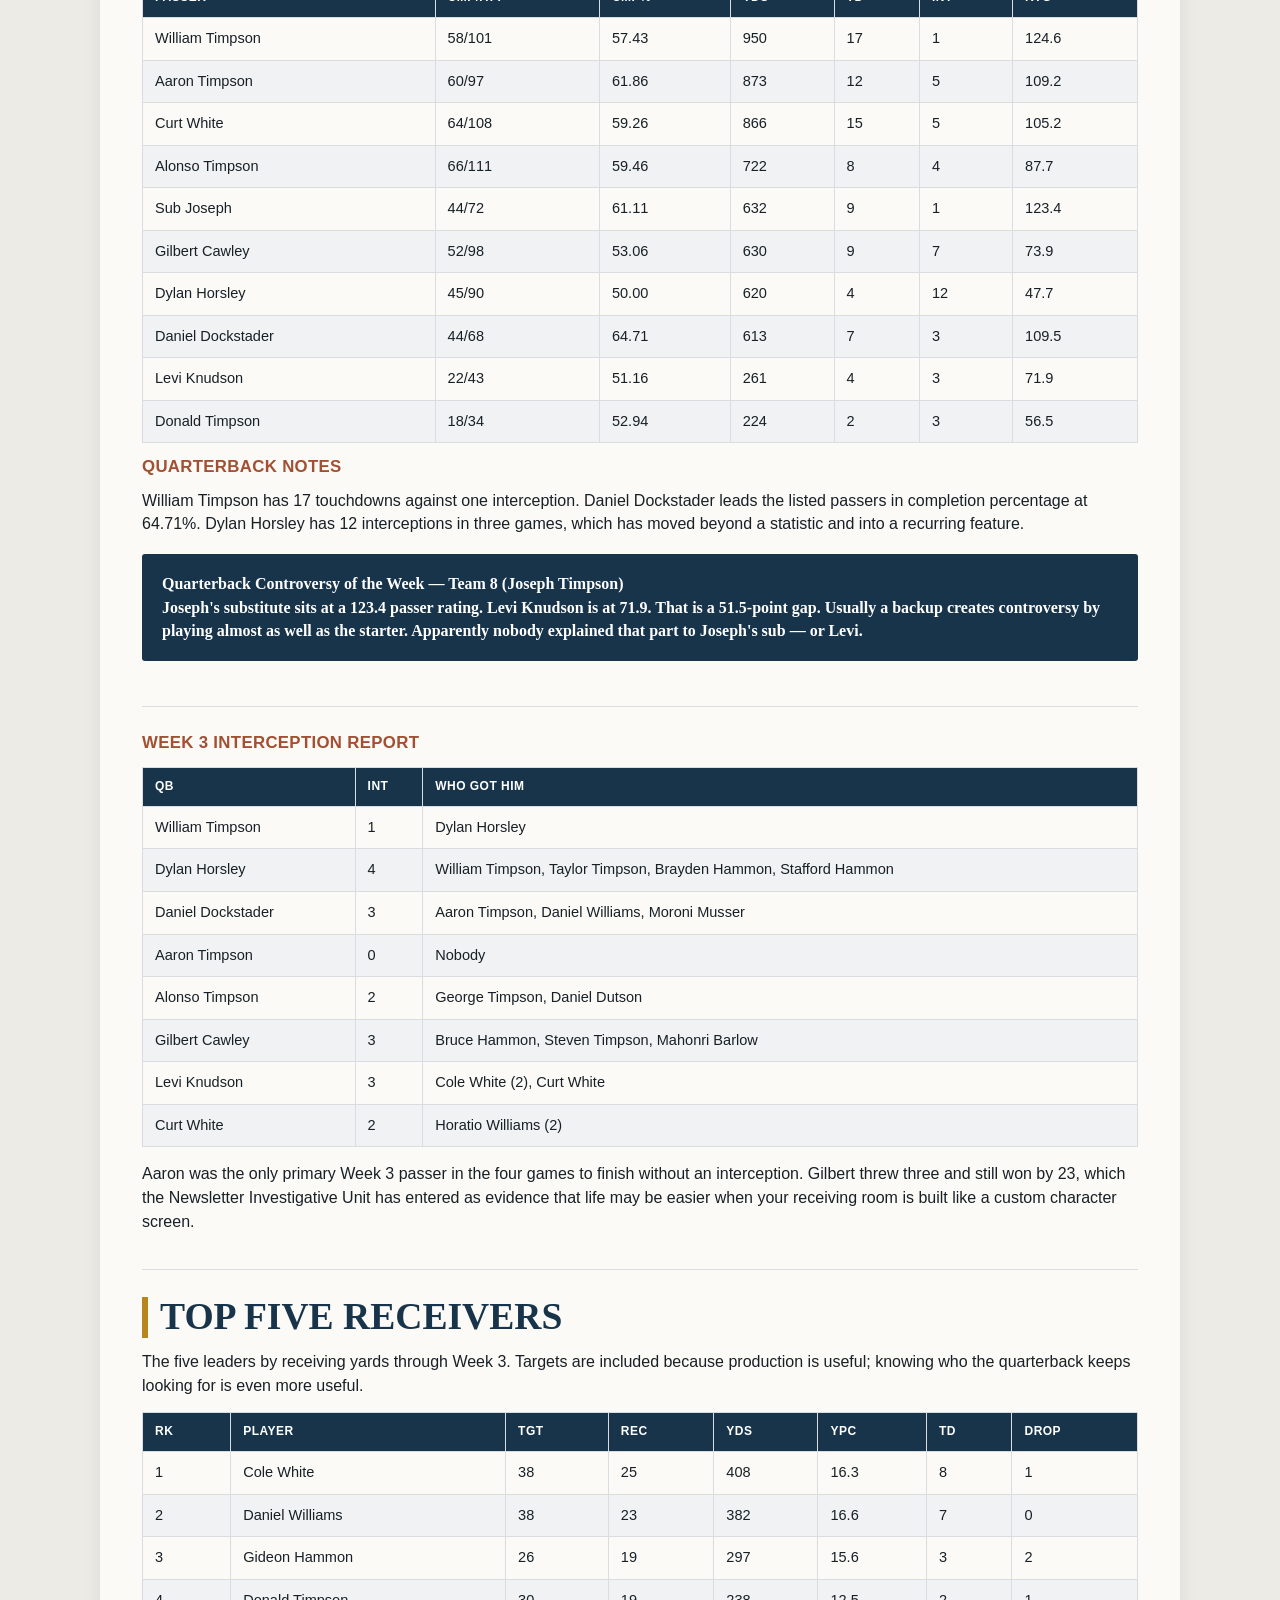
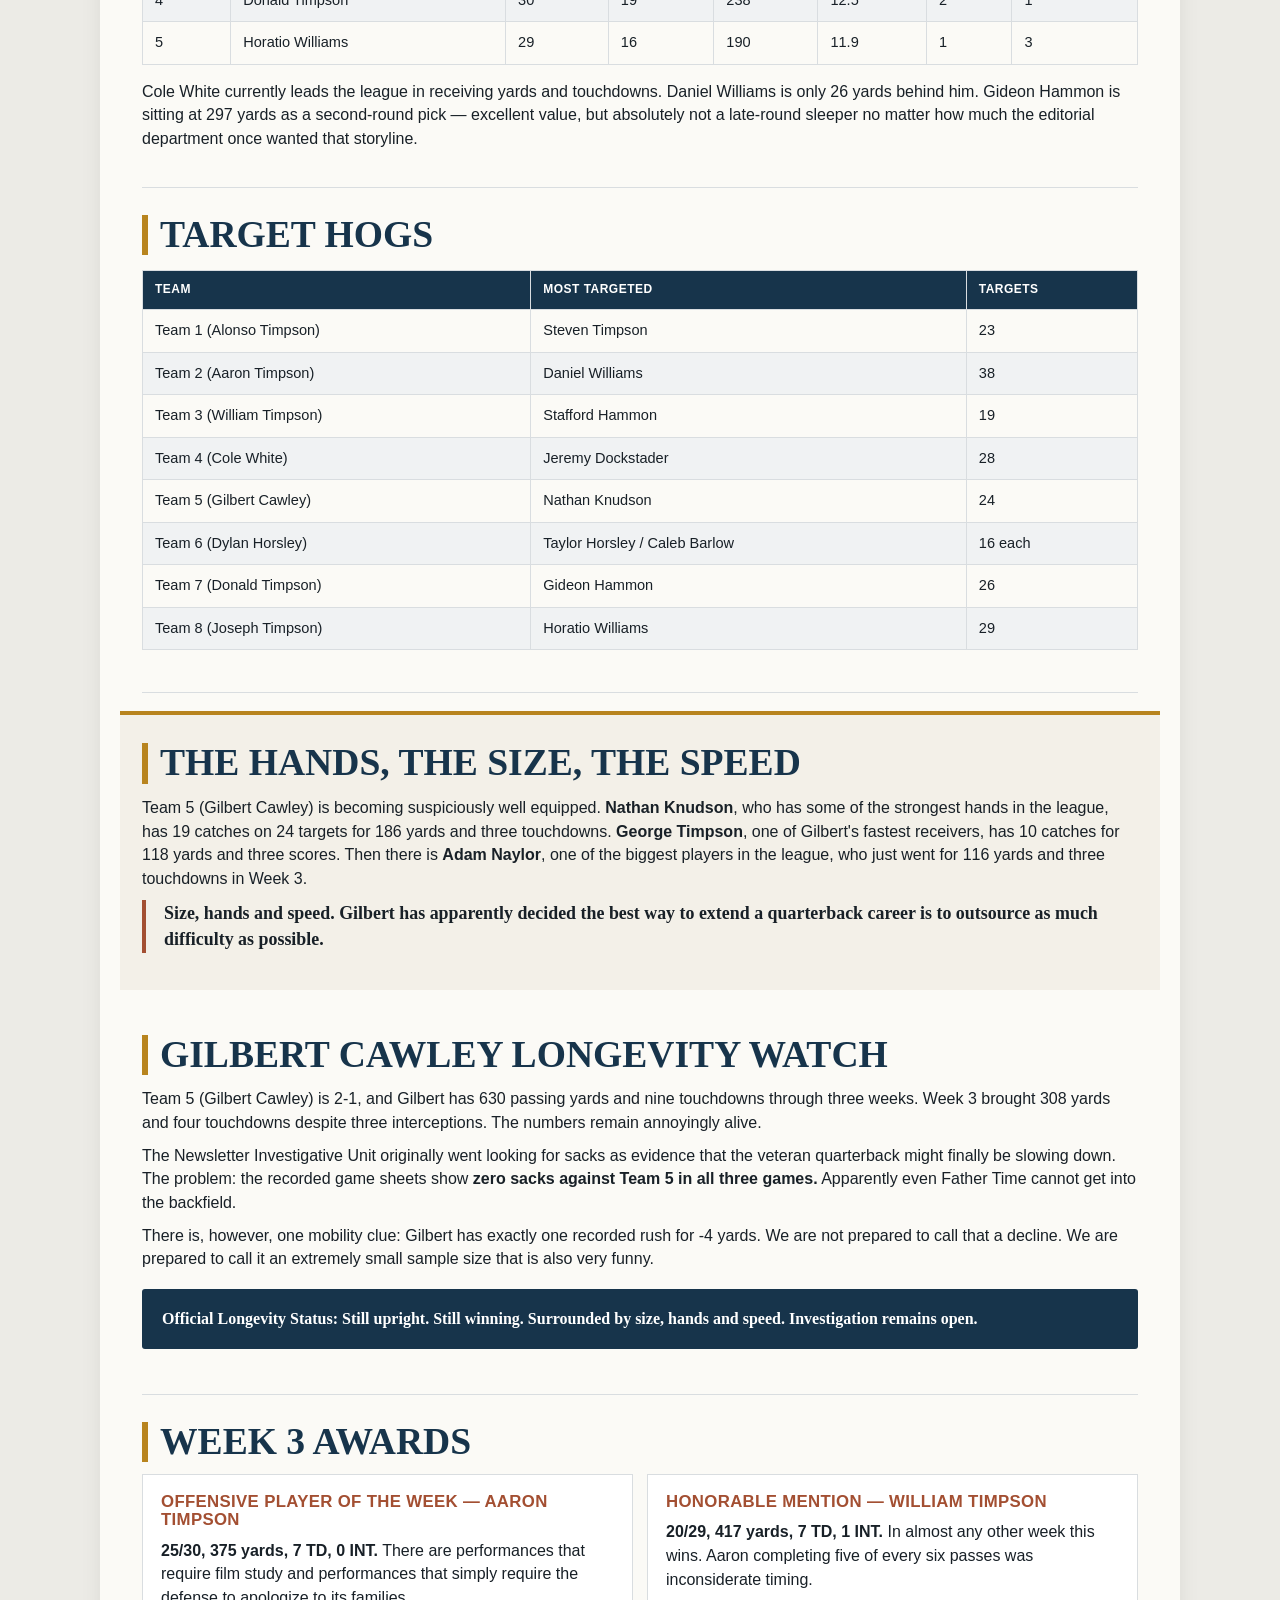
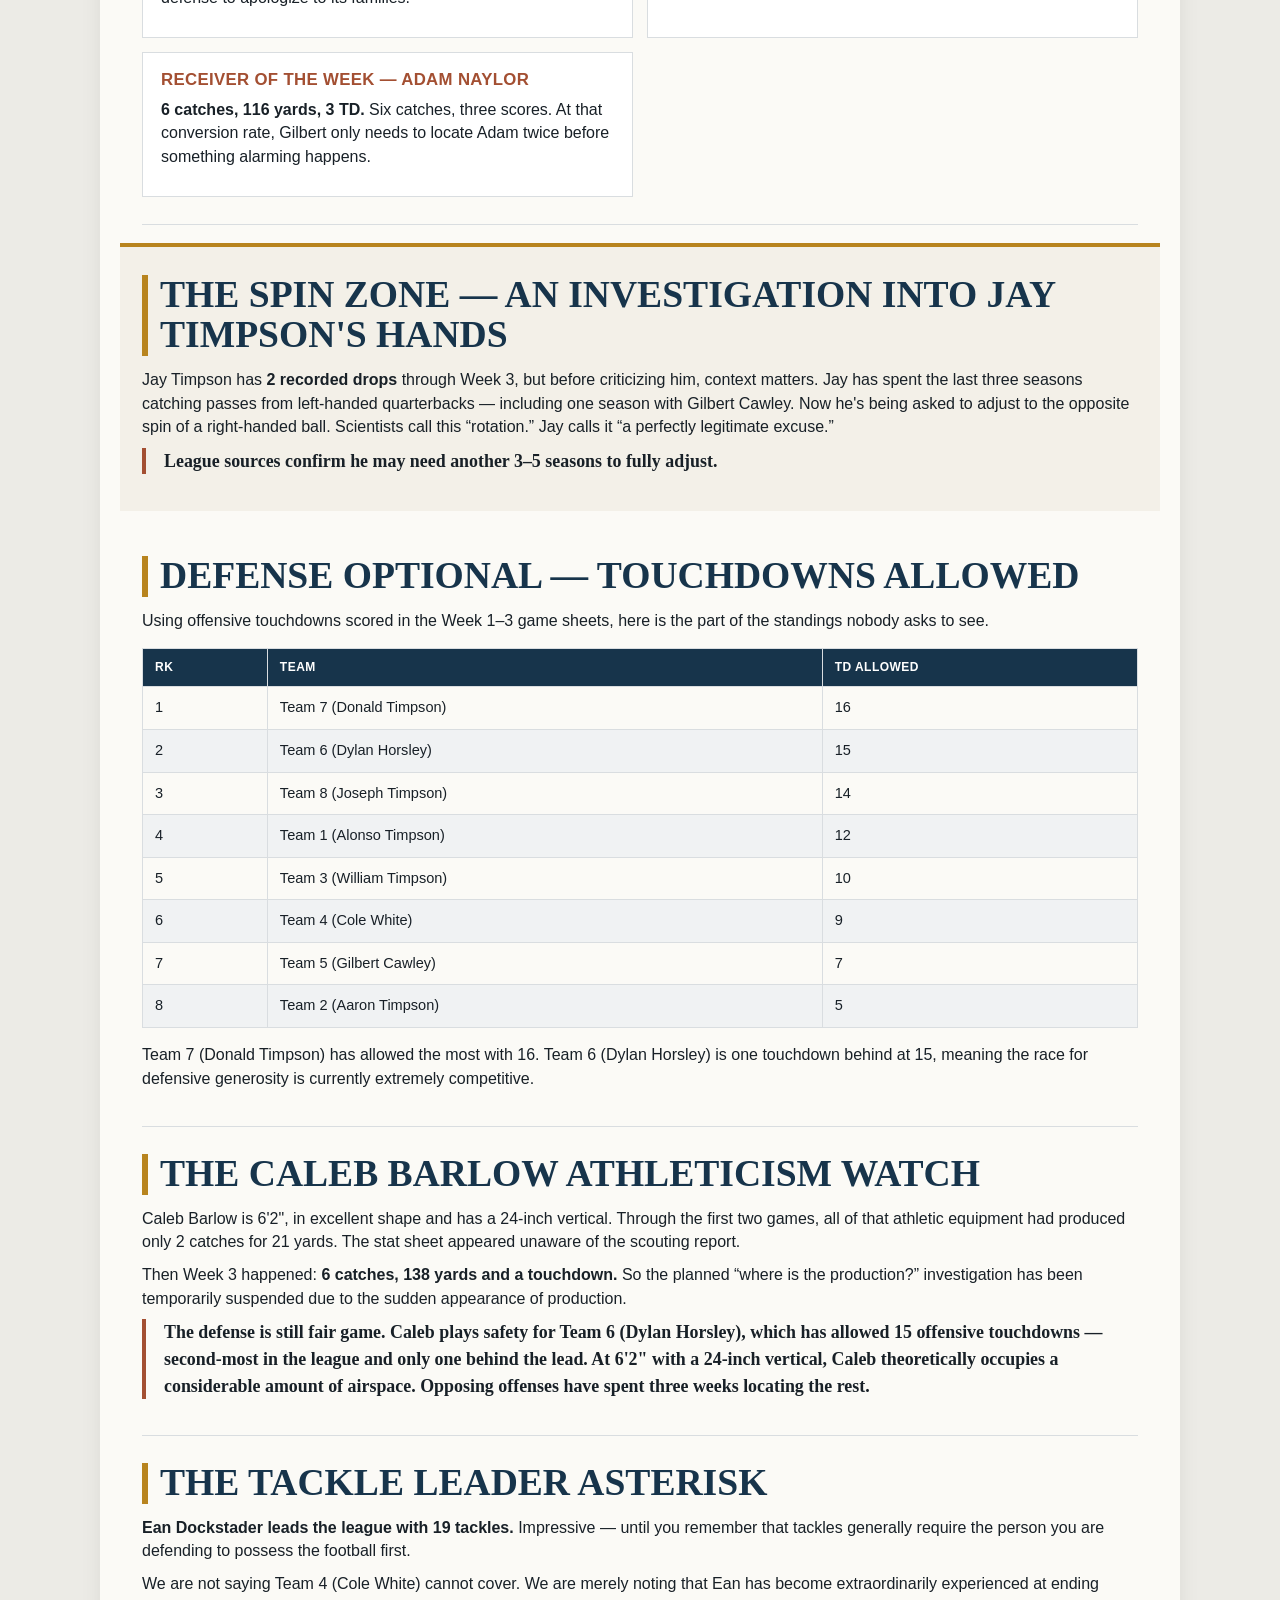
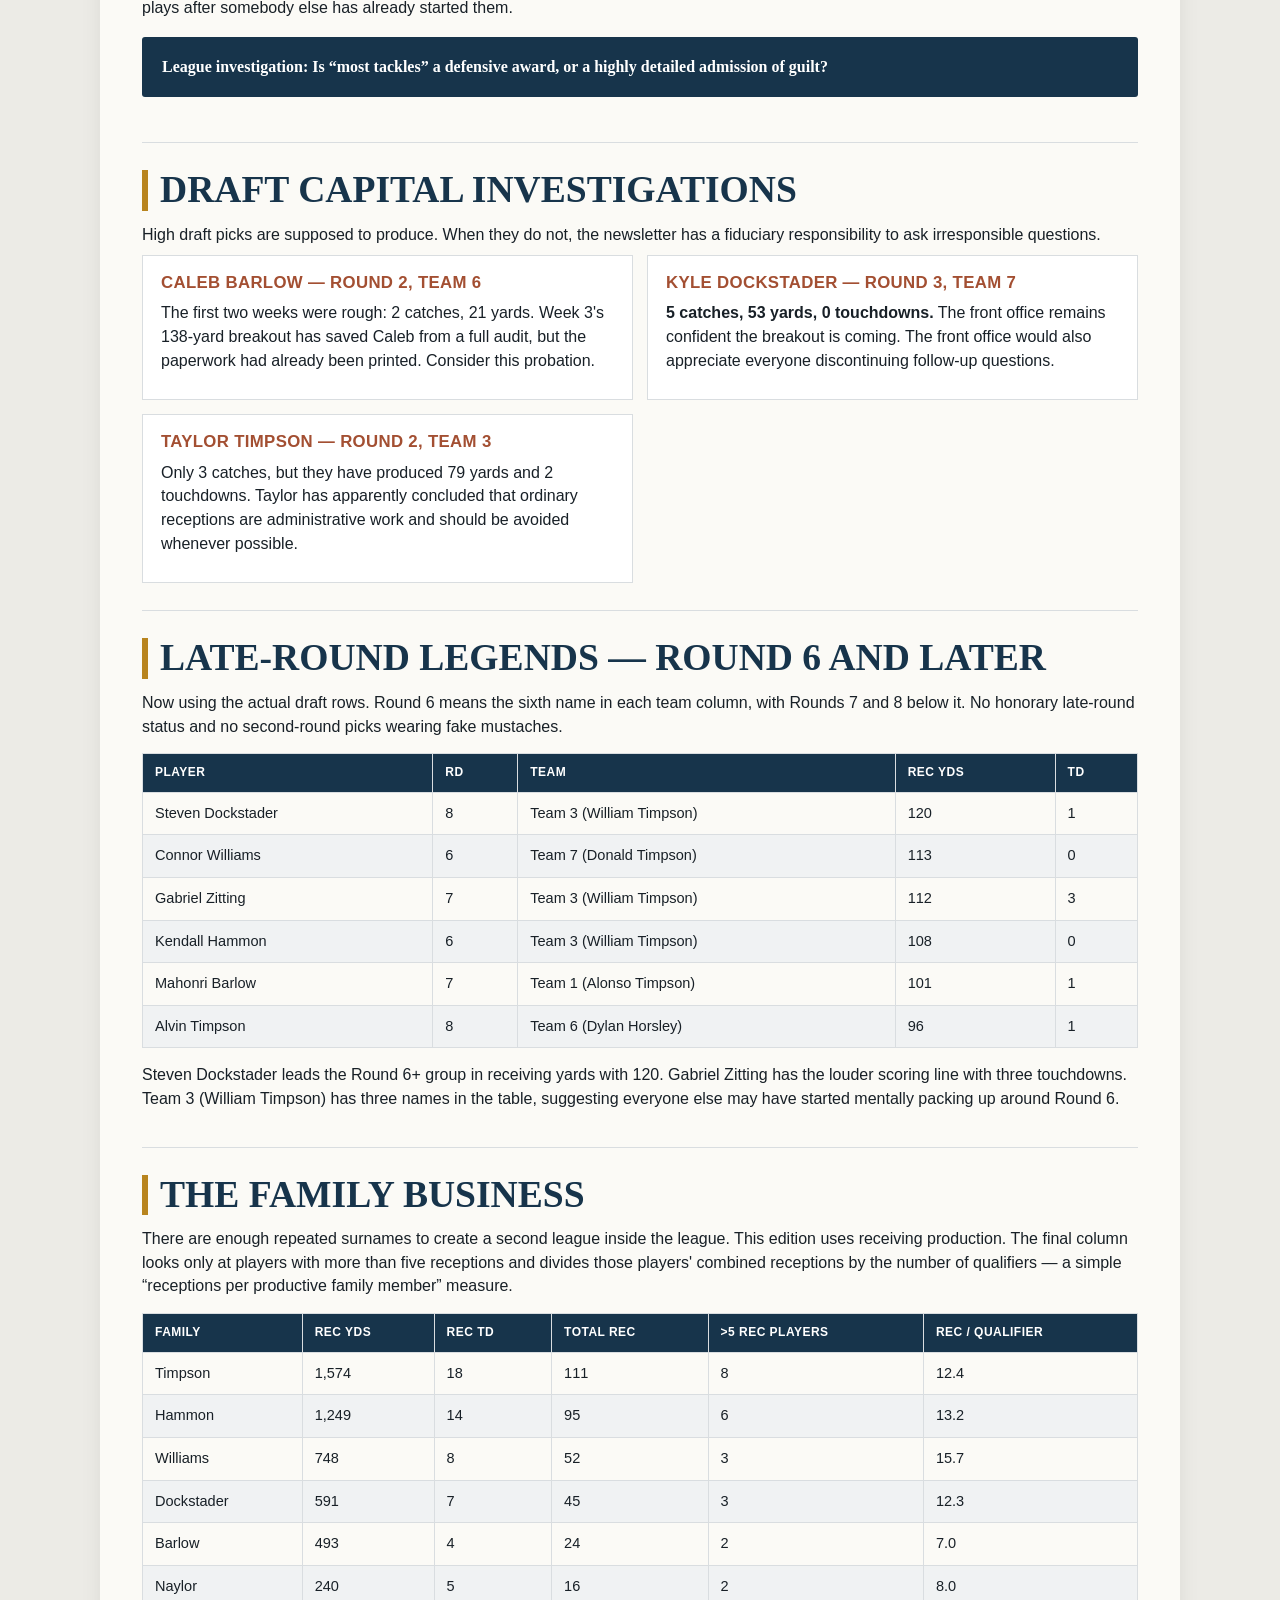
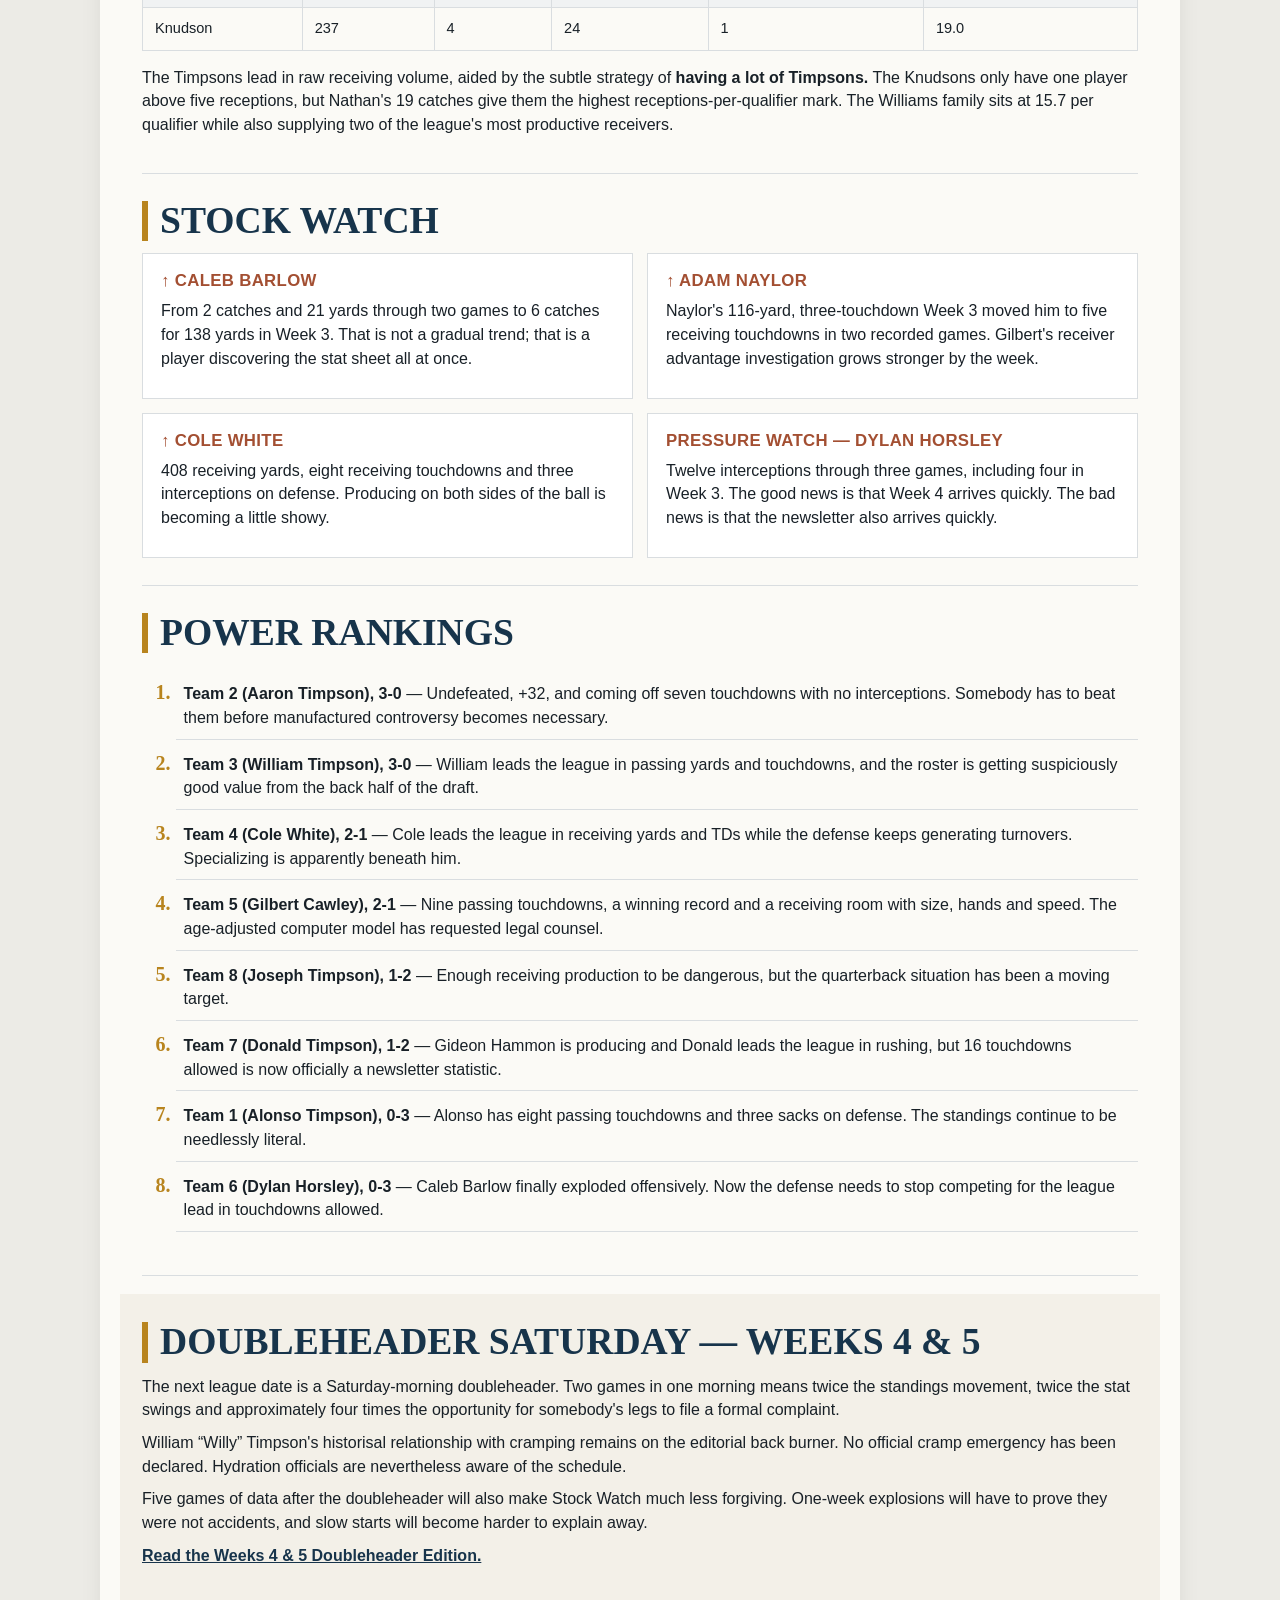
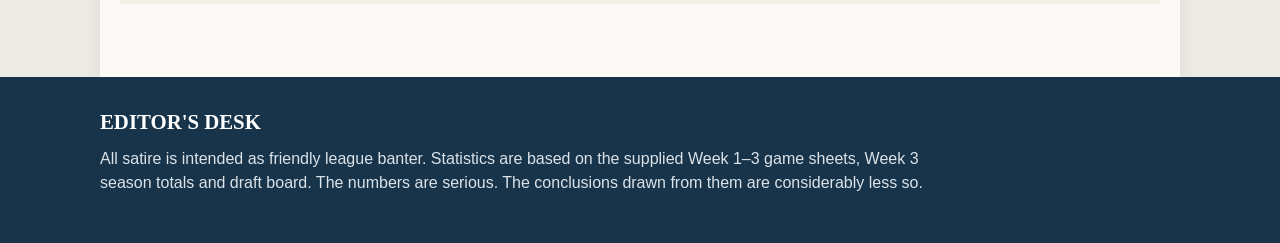
==== commit c9bb9ae9: "release new edition" ====
--- a/week-3/index.html
+++ b/week-3/index.html
@@ -59,7 +59,7 @@
     <p class="deck">Two undefeated teams. Seven-touchdown quarterbacks. Draft receipts. A family census disguised as analytics. And Gilbert Cawley remains legally permitted to play quarterback.</p>
   </div>
 </header>
-<nav class="edition-nav"><div class="wrap"><a href="/">Latest: Weeks 4 &amp; 5</a><span>•</span><strong>This edition: Week 3</strong></div></nav>
+<nav class="edition-nav"><div class="wrap"><a href="/">Latest: Week 6</a><span>•</span><a href="/weeks-4-5/">Weeks 4 &amp; 5</a><span>•</span><strong>This edition: Week 3</strong></div></nav>
 
 <main class="wrap">
 <section>
@@ -256,7 +256,7 @@
 <p>The next league date is a Saturday-morning doubleheader. Two games in one morning means twice the standings movement, twice the stat swings and approximately four times the opportunity for somebody's legs to file a formal complaint.</p>
 <p>William “Willy” Timpson's historisal relationship with cramping remains on the editorial back burner. No official cramp emergency has been declared. Hydration officials are nevertheless aware of the schedule.</p>
 <p>Five games of data after the doubleheader will also make Stock Watch much less forgiving. One-week explosions will have to prove they were not accidents, and slow starts will become harder to explain away.</p>
-<p><a href="/">Read the Weeks 4 &amp; 5 Doubleheader Edition.</a></p>
+<p><a href="/weeks-4-5/">Read the Weeks 4 &amp; 5 Doubleheader Edition.</a></p>
 </section>
 </main>
 
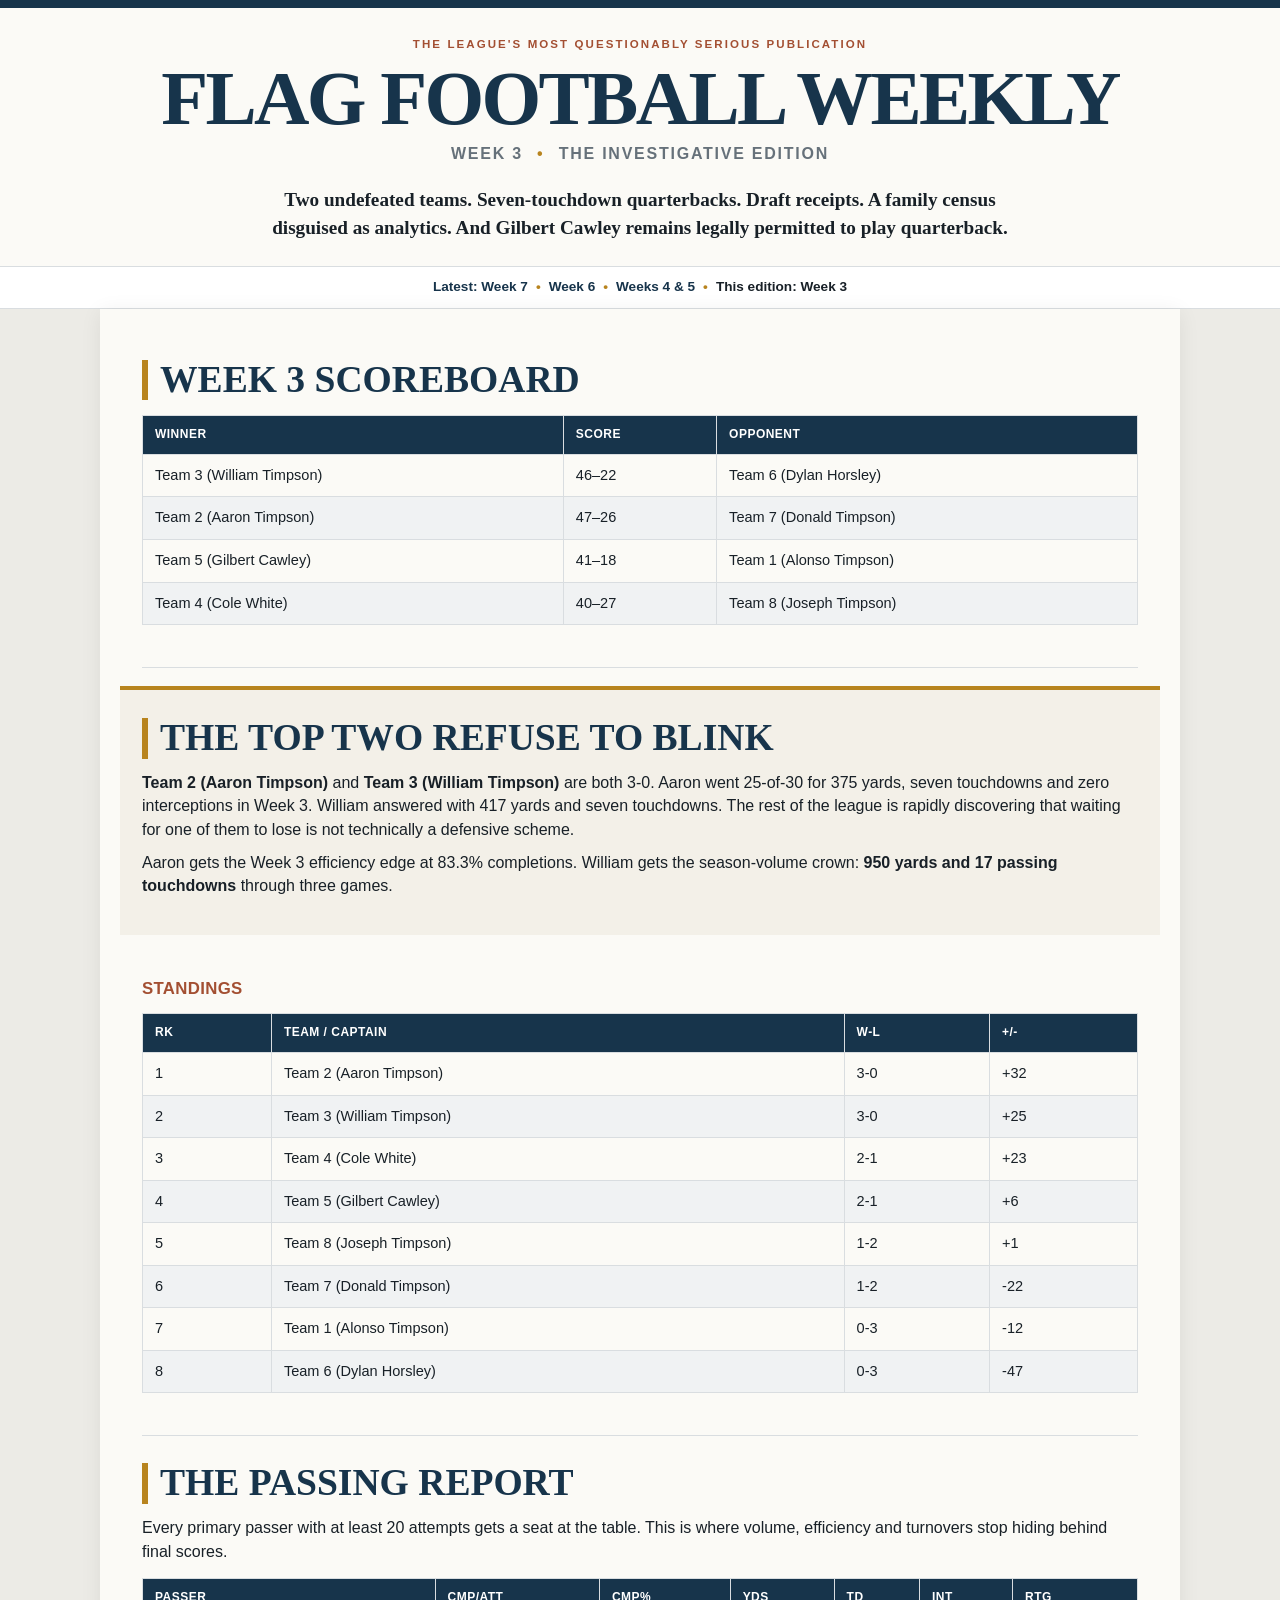
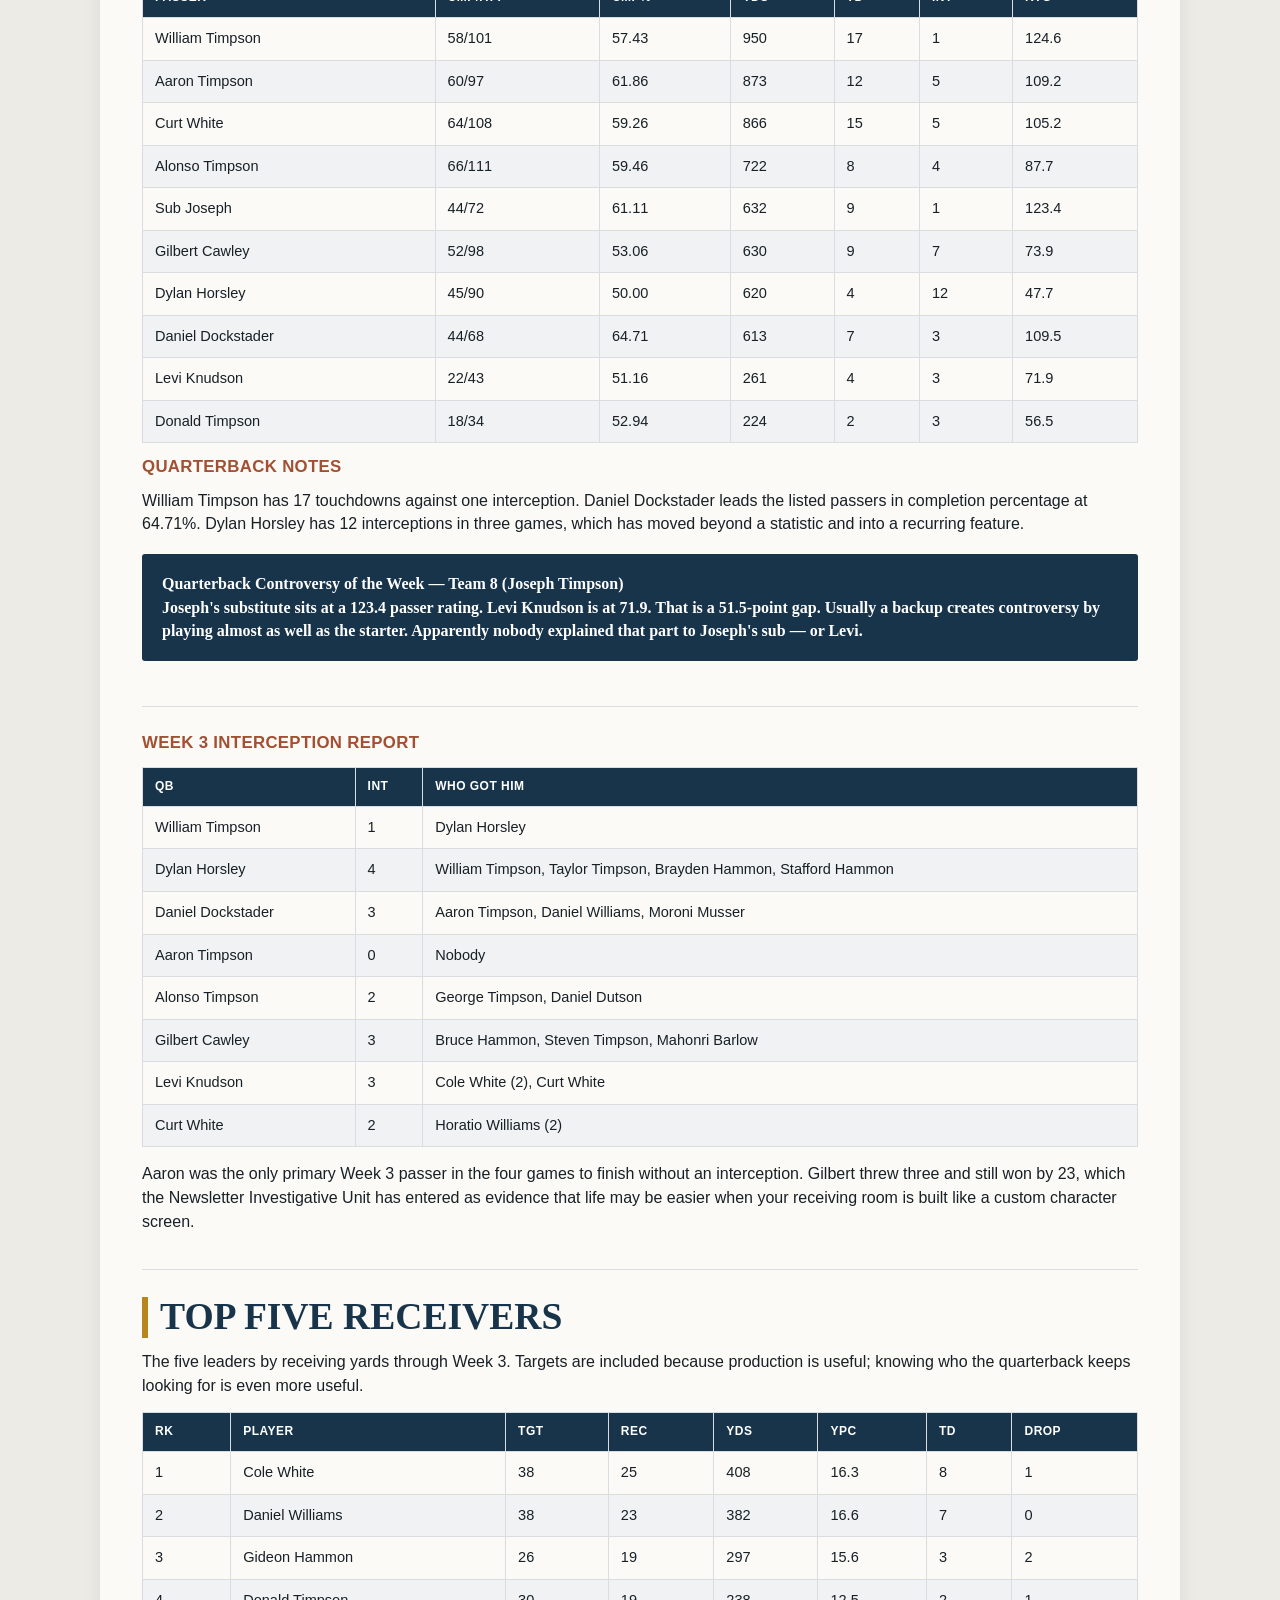
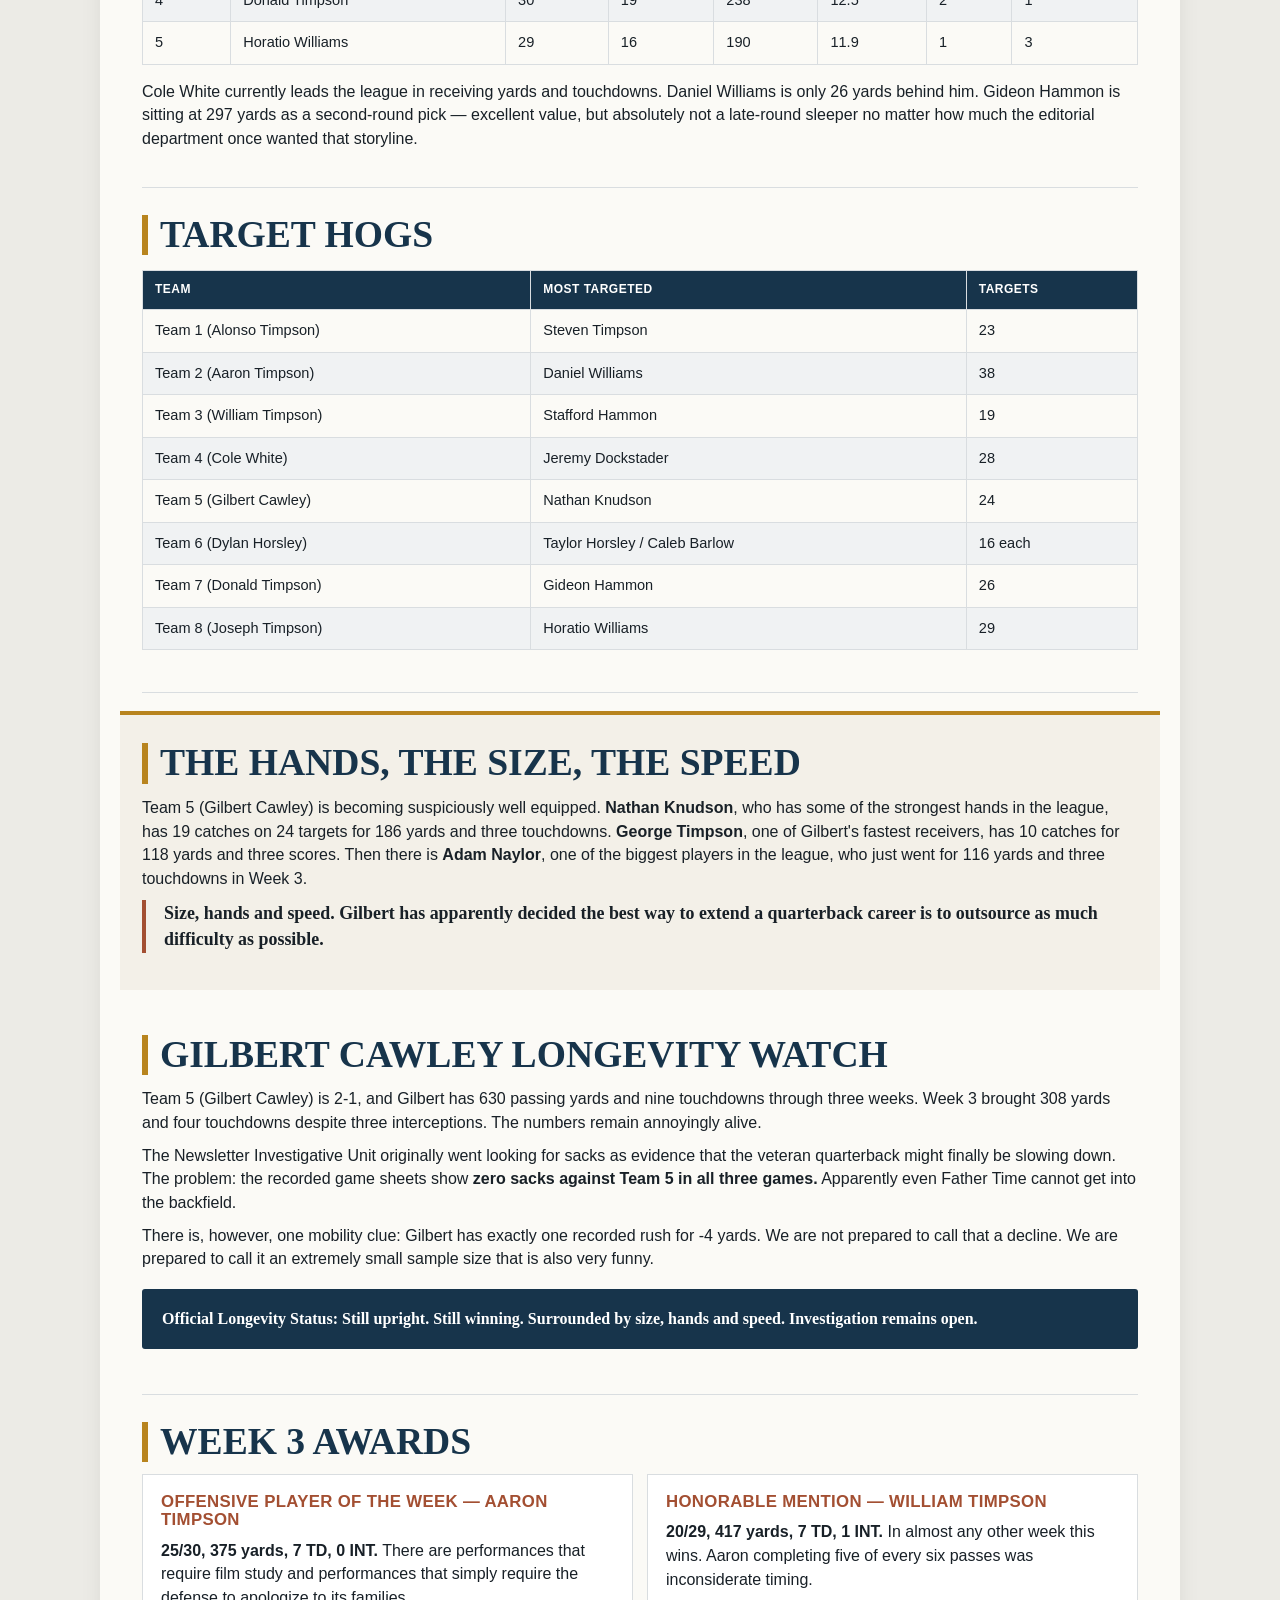
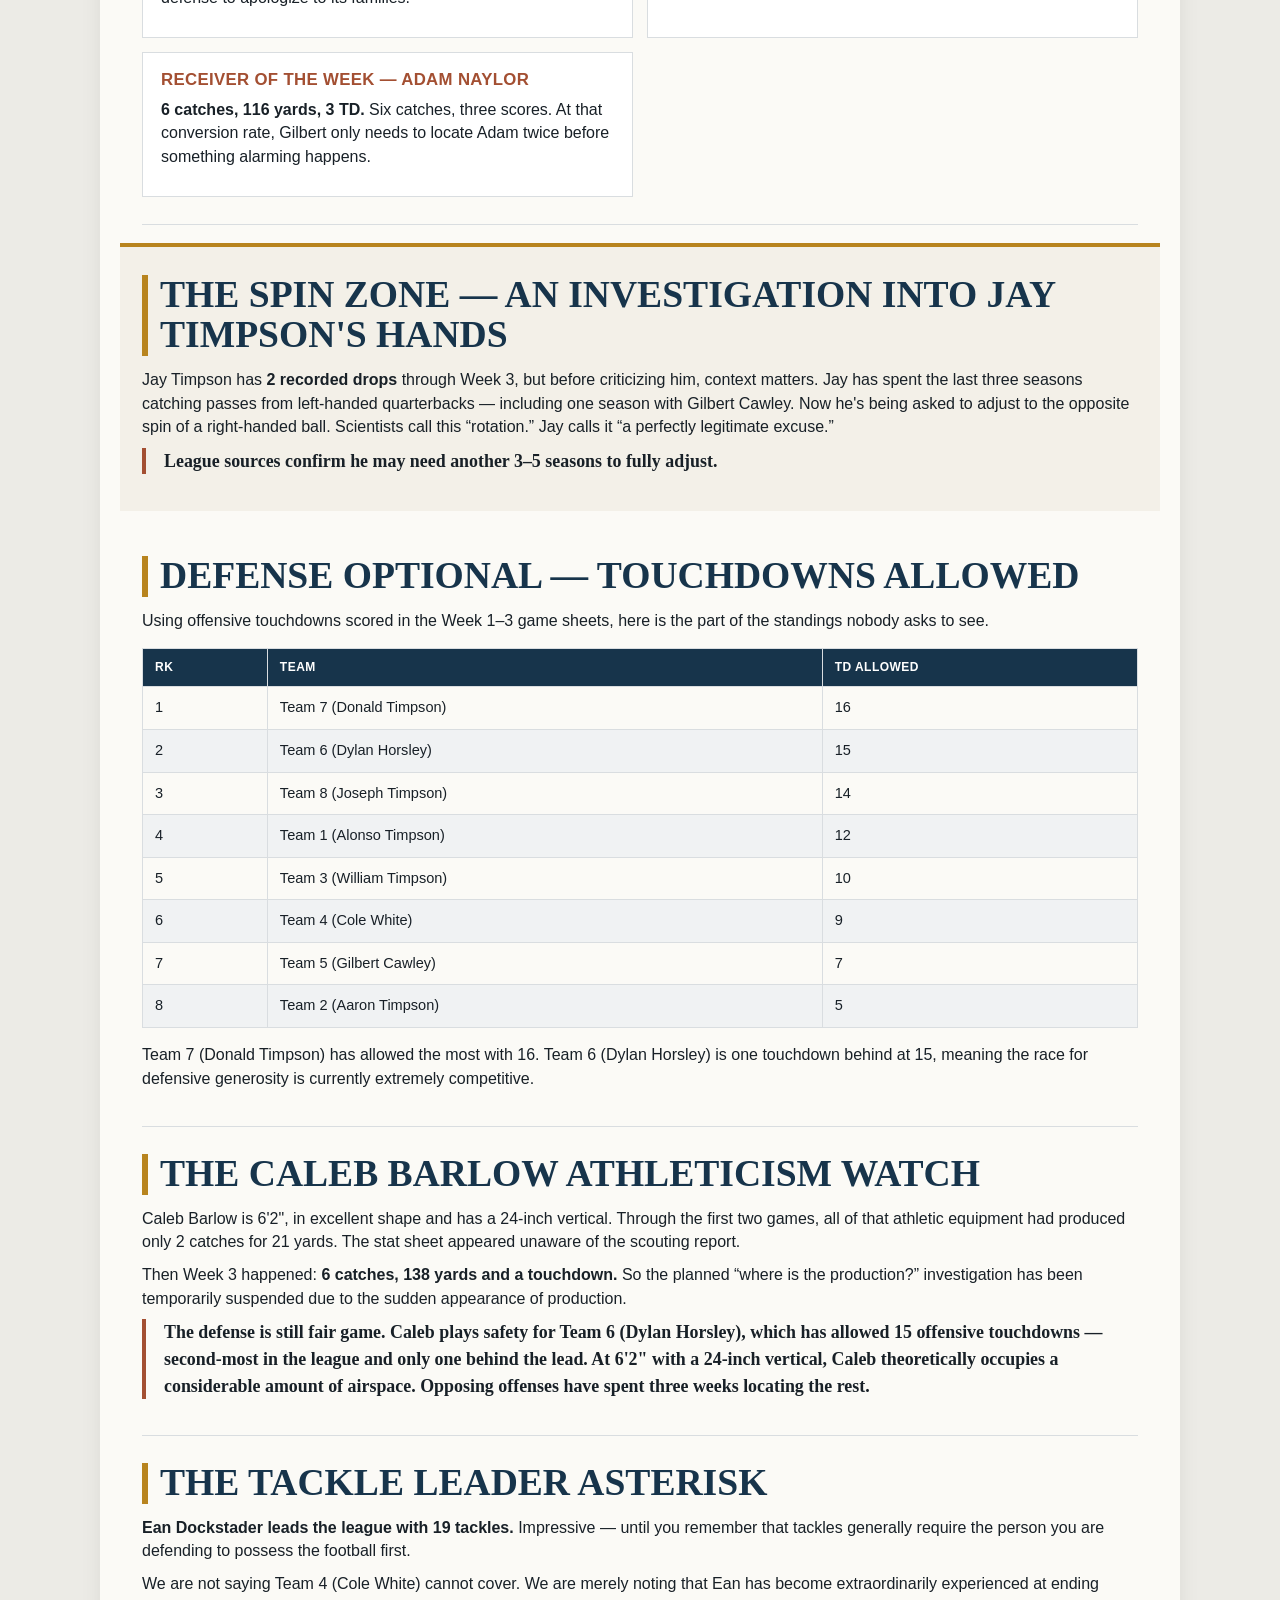
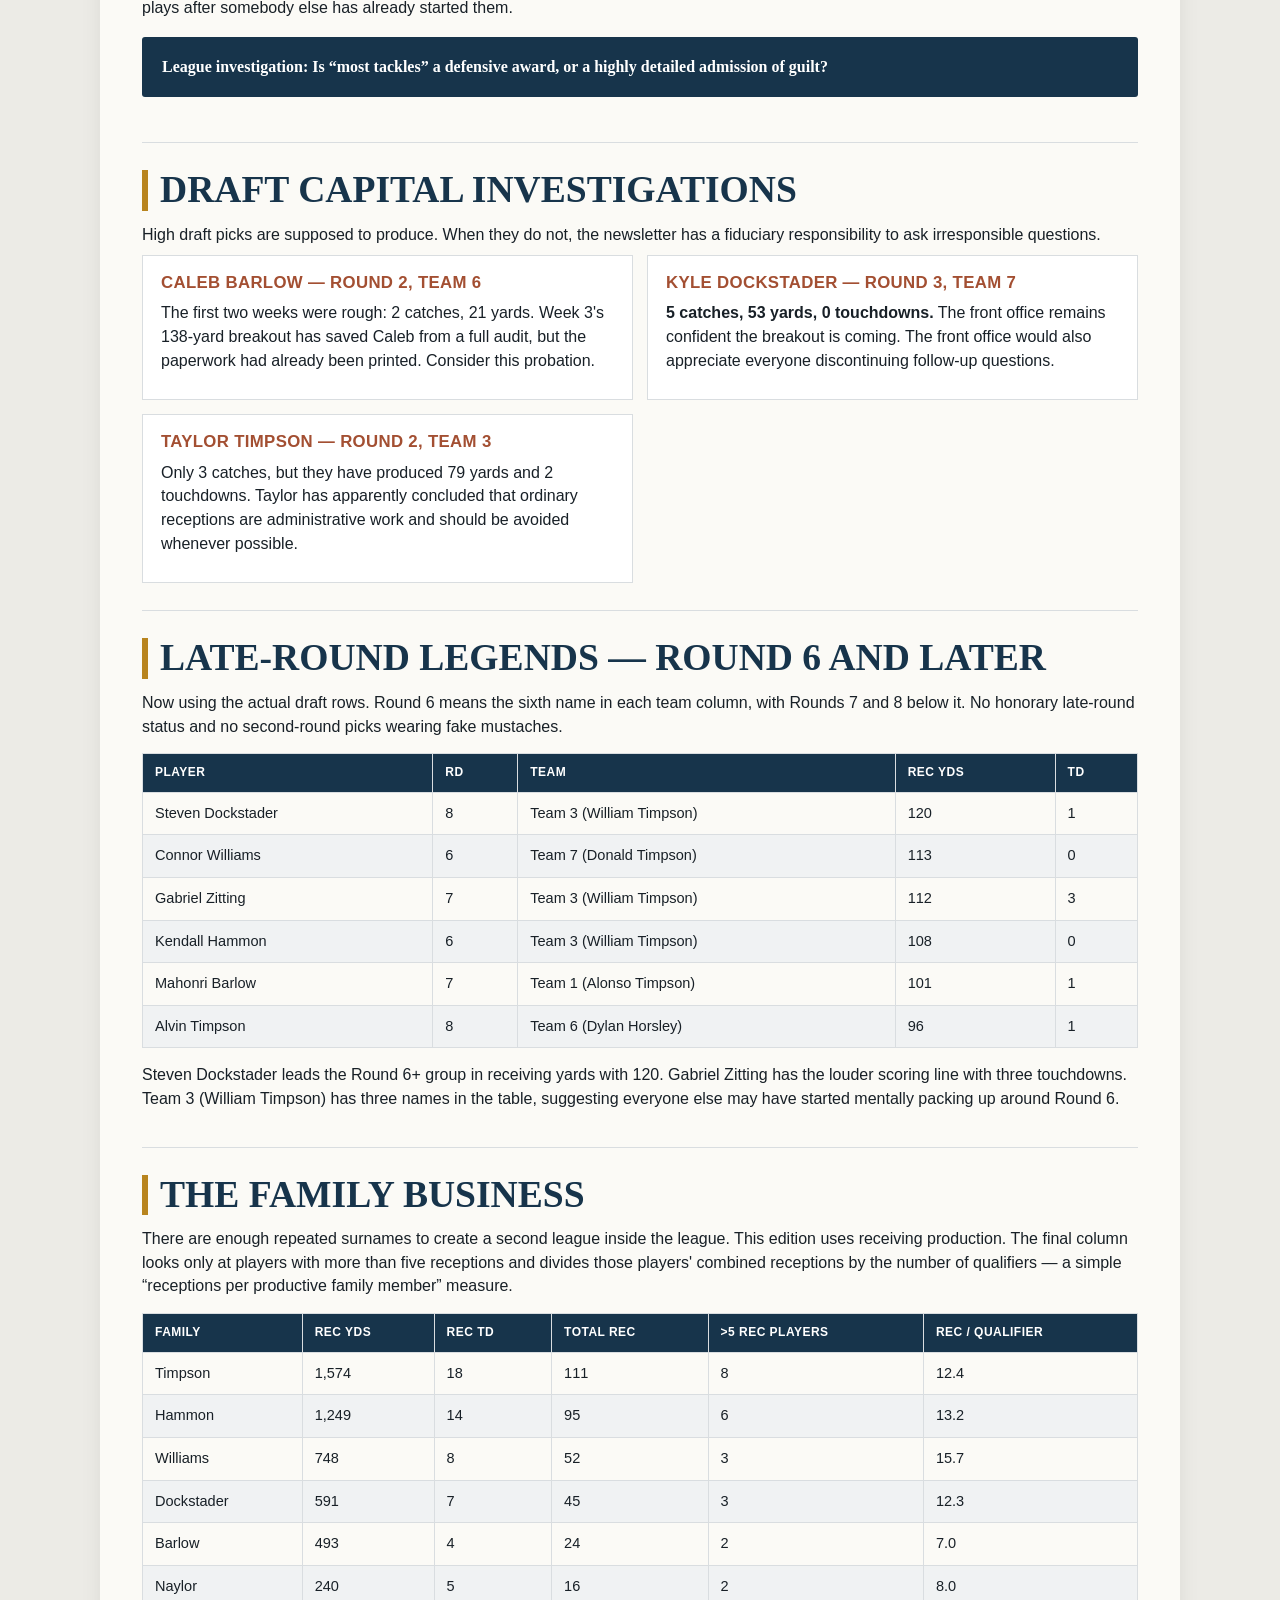
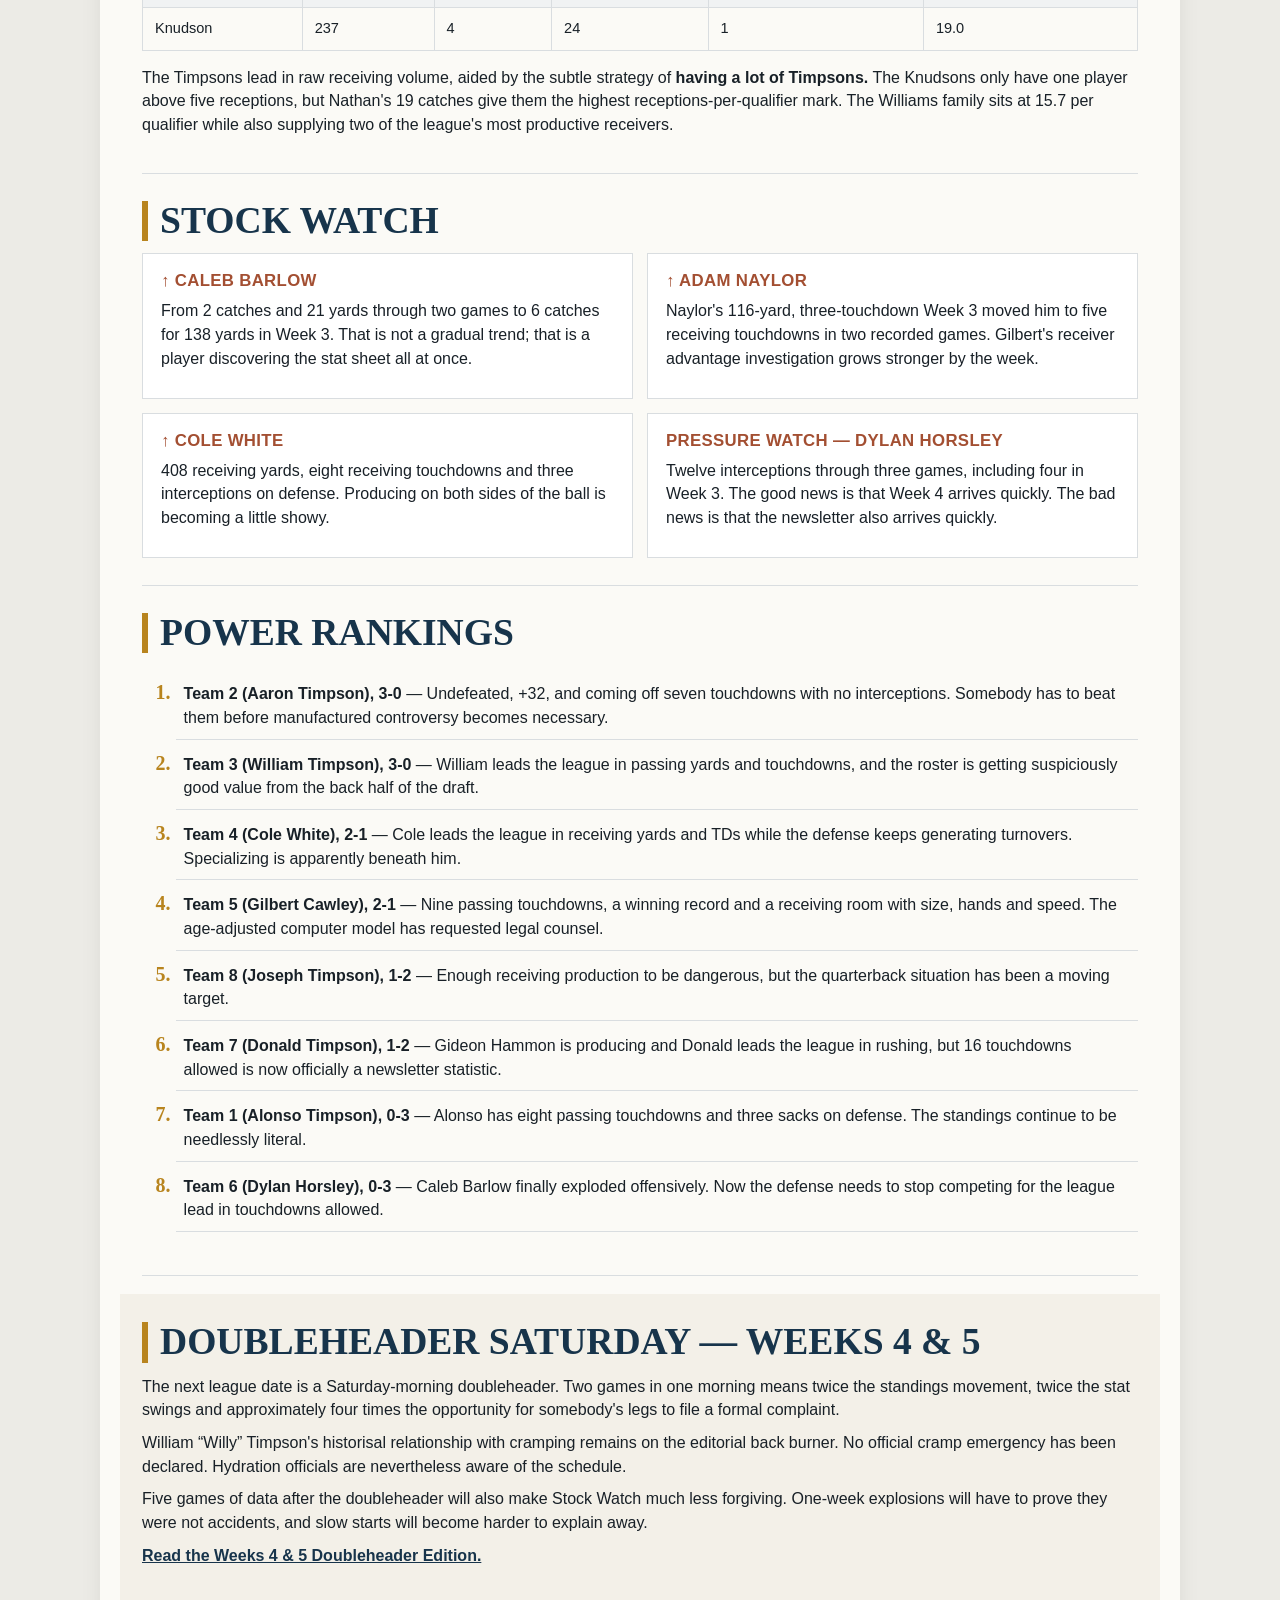
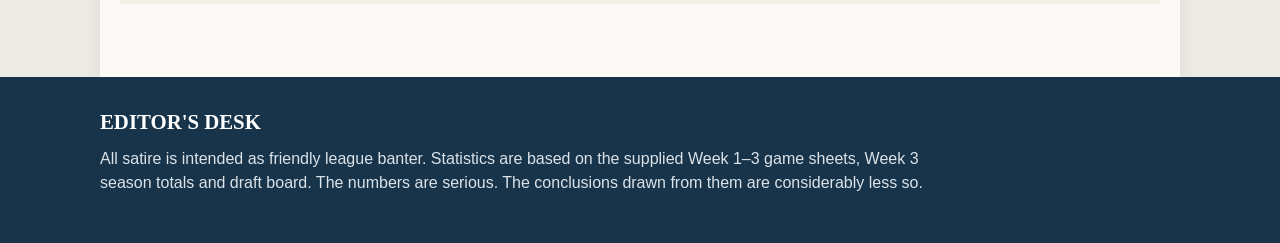
==== commit 6ef3c5a9: "Release latest editon" ====
--- a/week-3/index.html
+++ b/week-3/index.html
@@ -59,7 +59,7 @@
     <p class="deck">Two undefeated teams. Seven-touchdown quarterbacks. Draft receipts. A family census disguised as analytics. And Gilbert Cawley remains legally permitted to play quarterback.</p>
   </div>
 </header>
-<nav class="edition-nav"><div class="wrap"><a href="/">Latest: Week 6</a><span>•</span><a href="/weeks-4-5/">Weeks 4 &amp; 5</a><span>•</span><strong>This edition: Week 3</strong></div></nav>
+<nav class="edition-nav"><div class="wrap"><a href="/">Latest: Week 7</a><span>•</span><a href="/week-6/">Week 6</a><span>•</span><a href="/weeks-4-5/">Weeks 4 &amp; 5</a><span>•</span><strong>This edition: Week 3</strong></div></nav>
 
 <main class="wrap">
 <section>
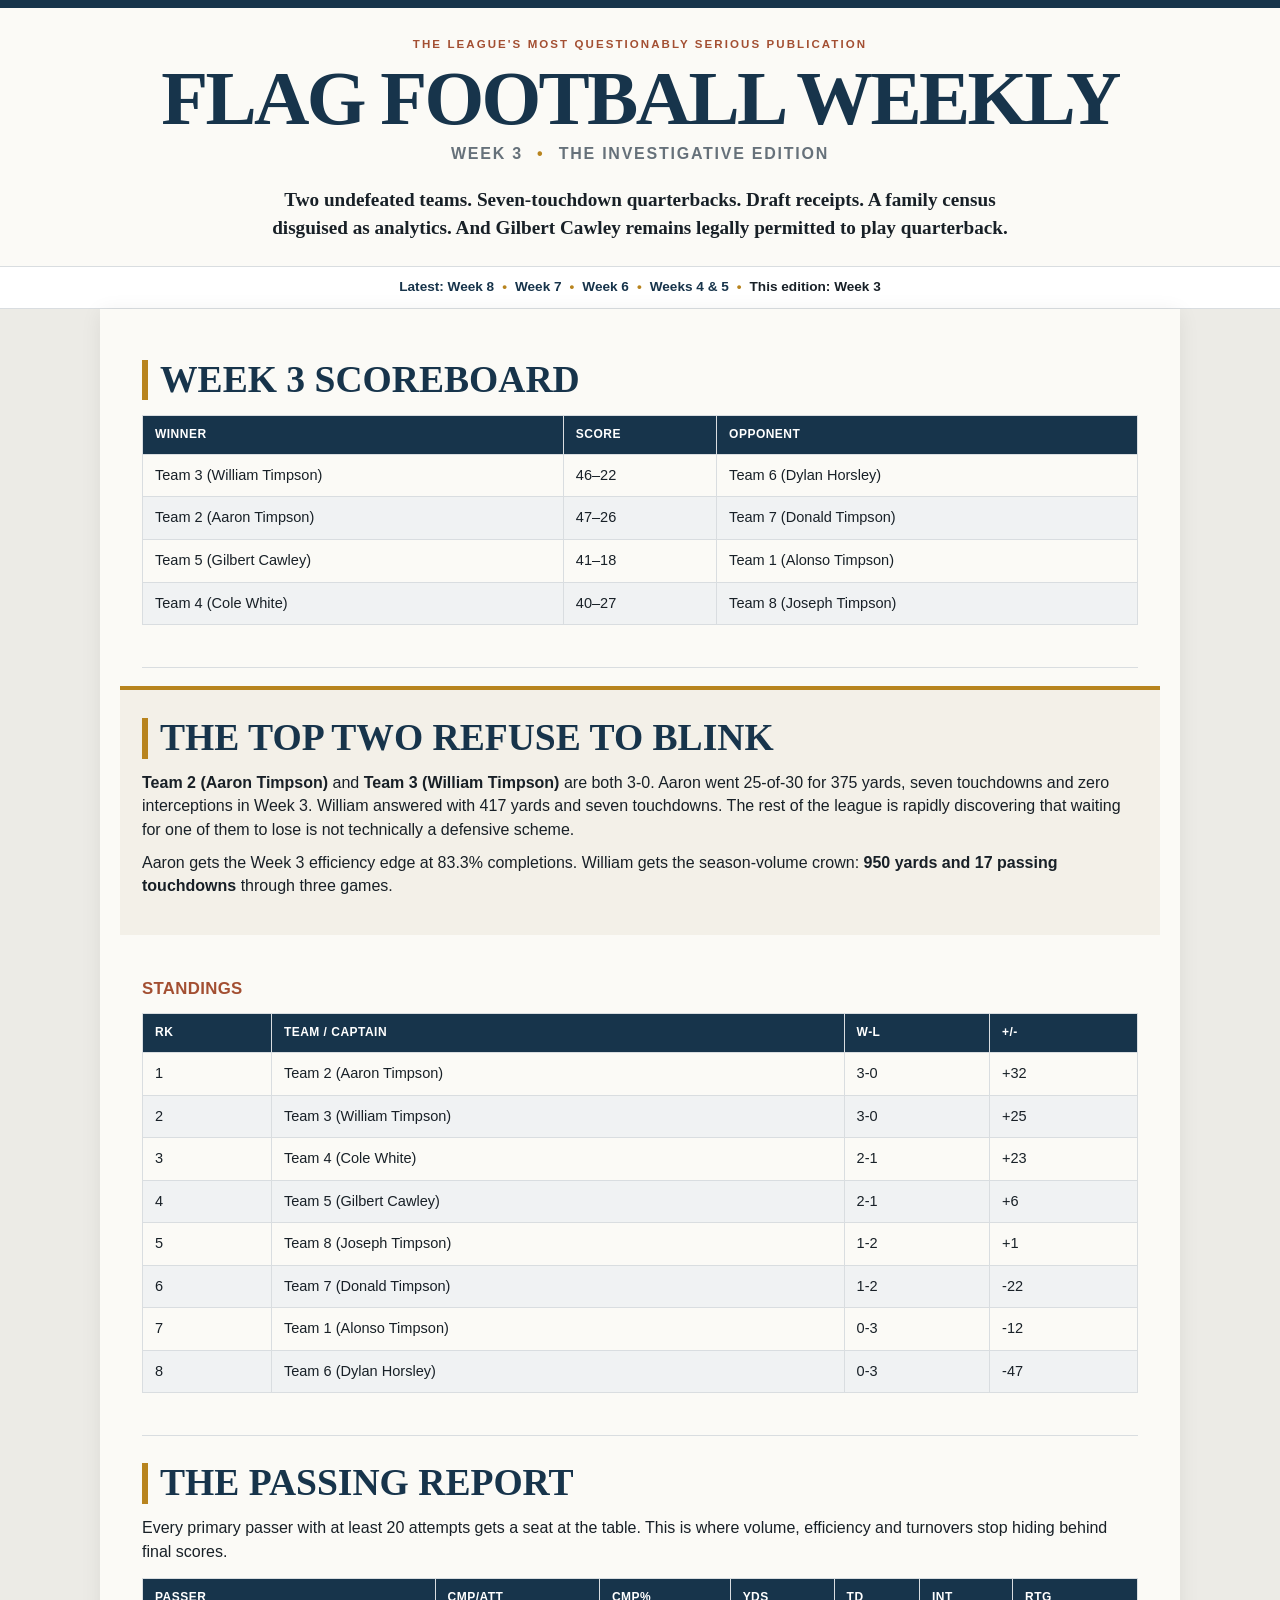
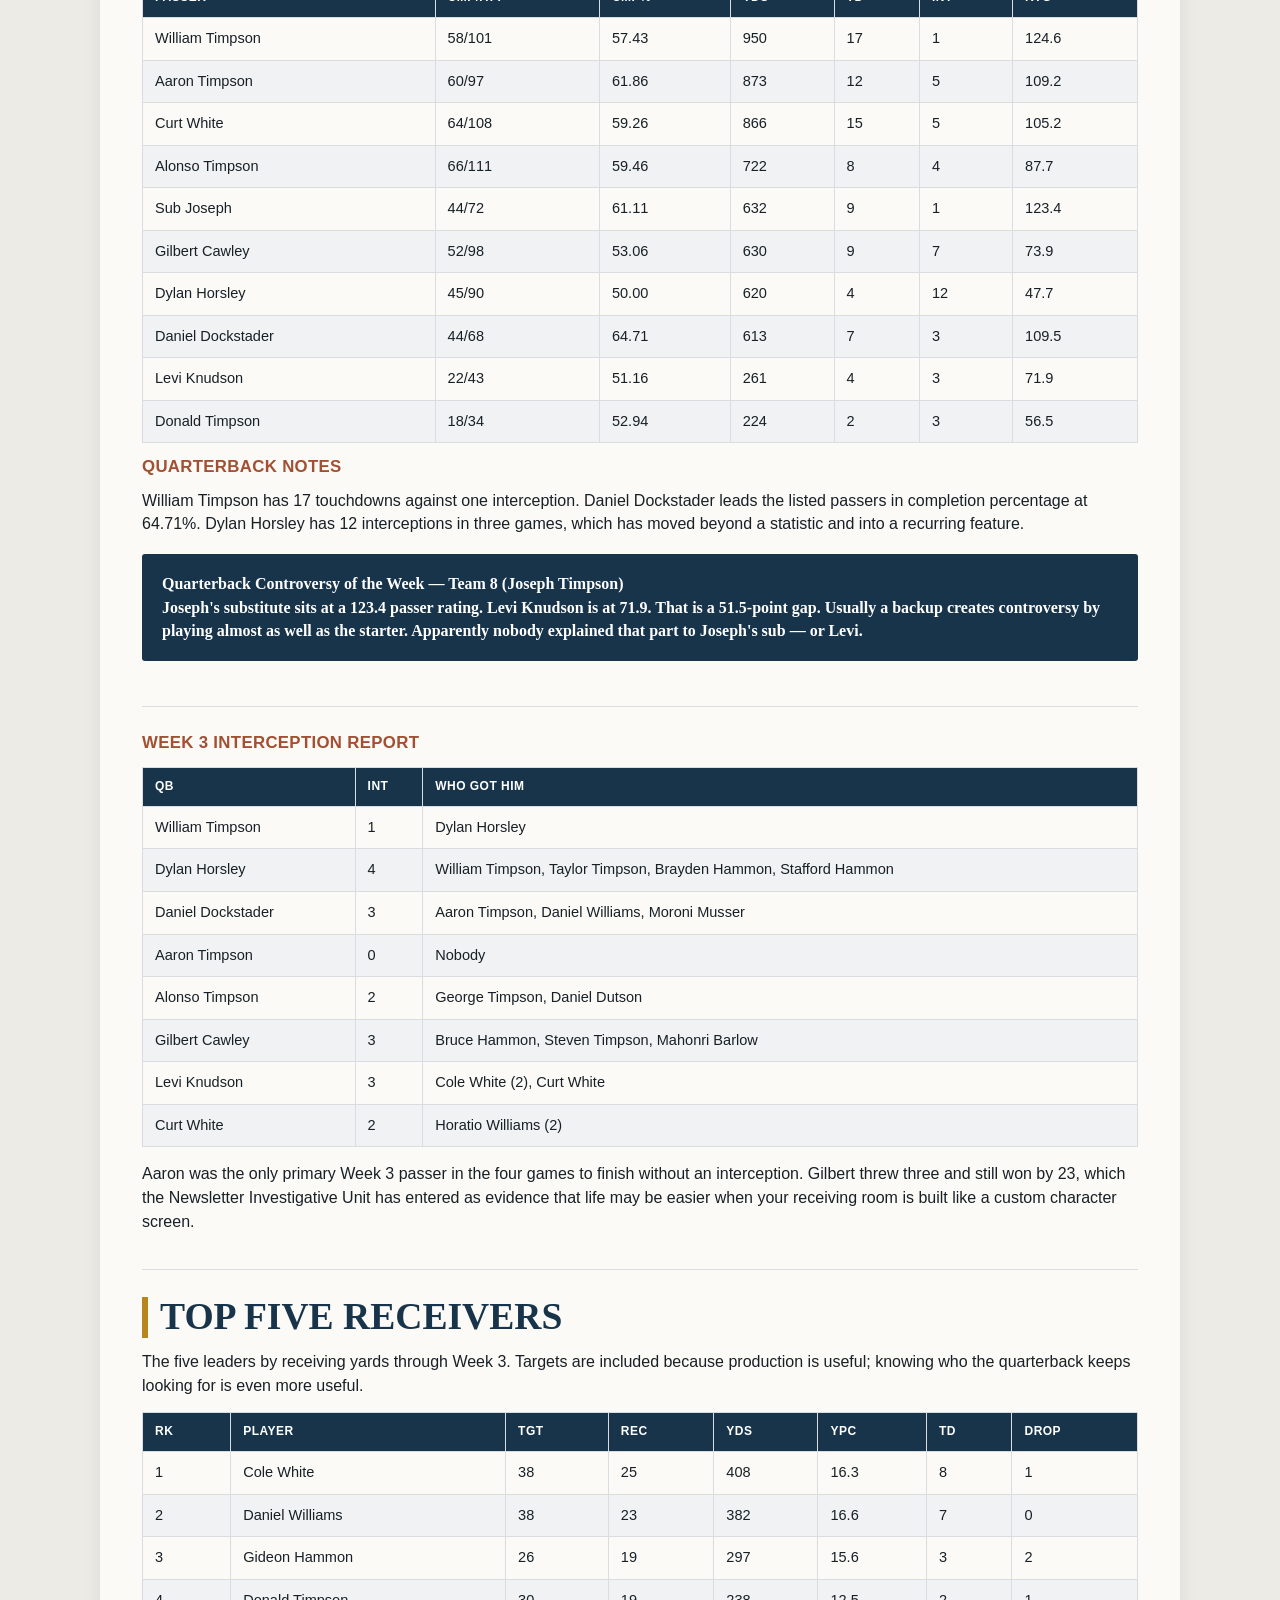
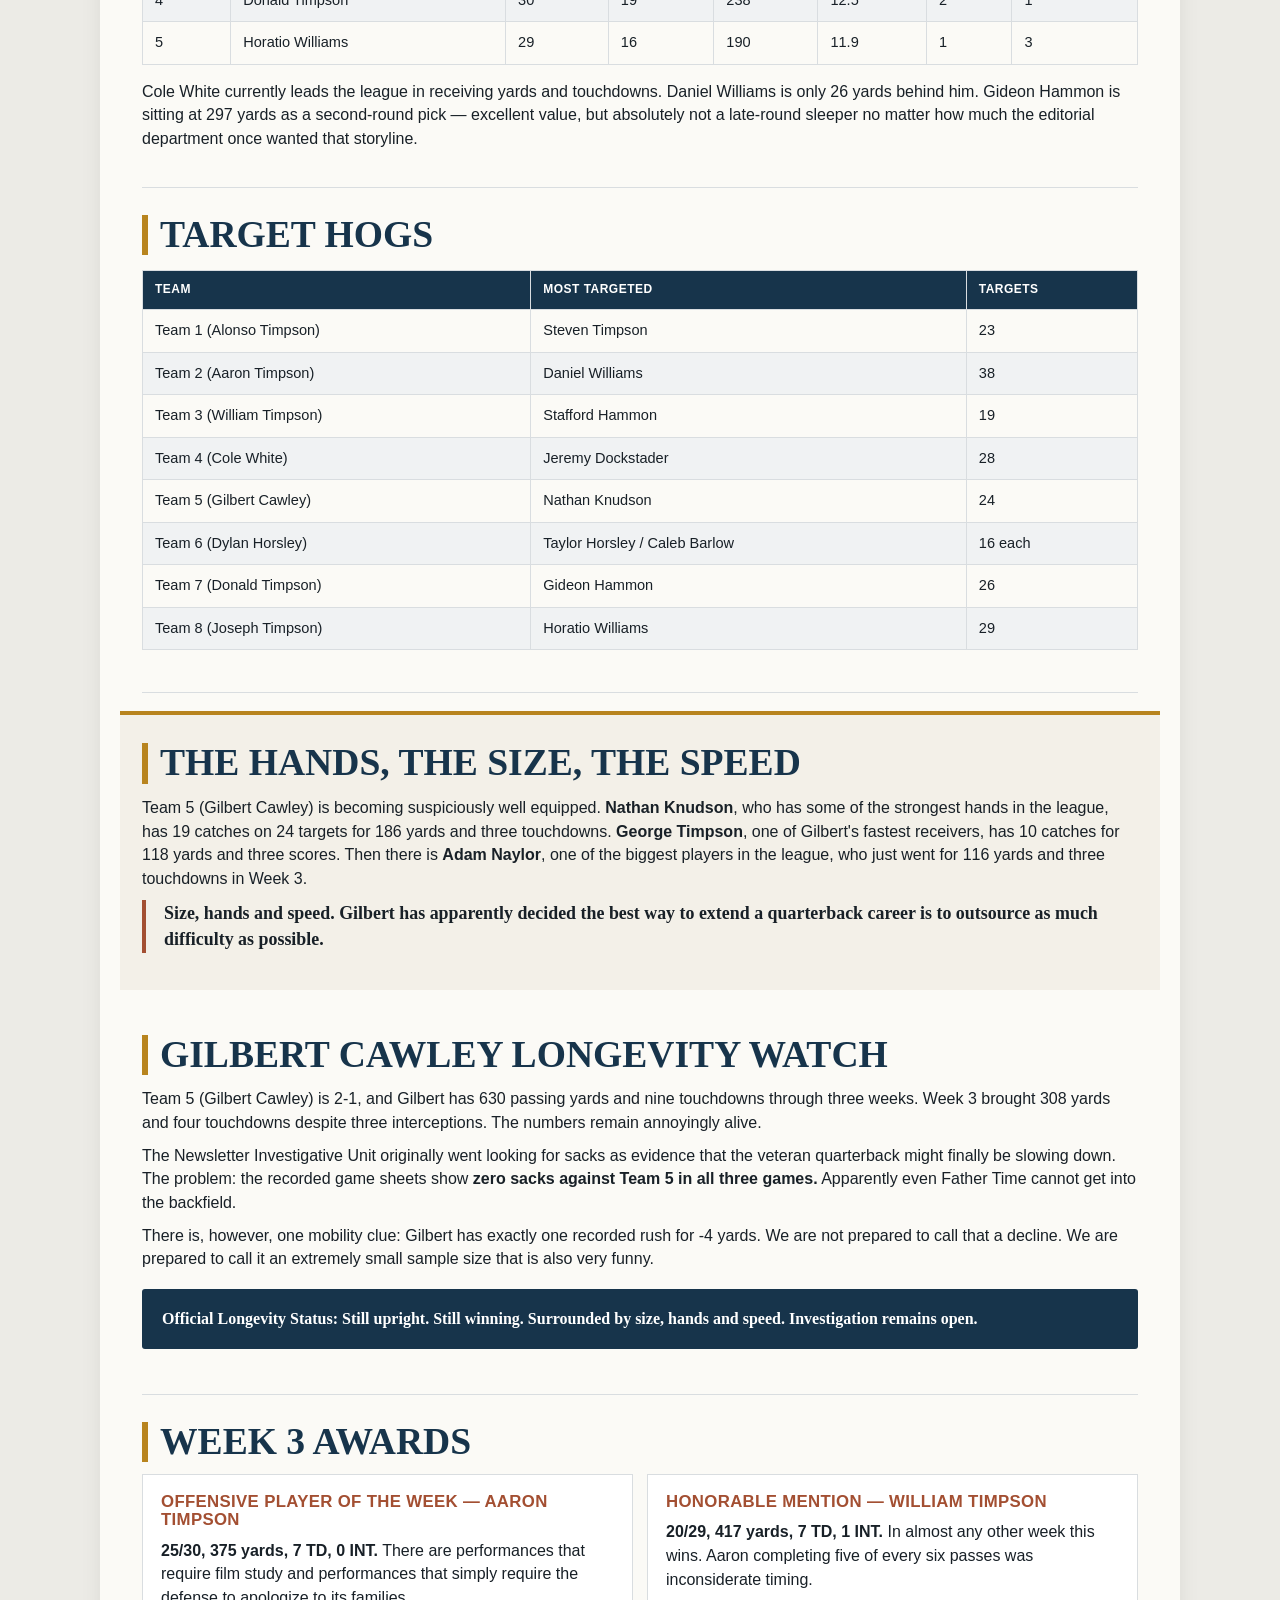
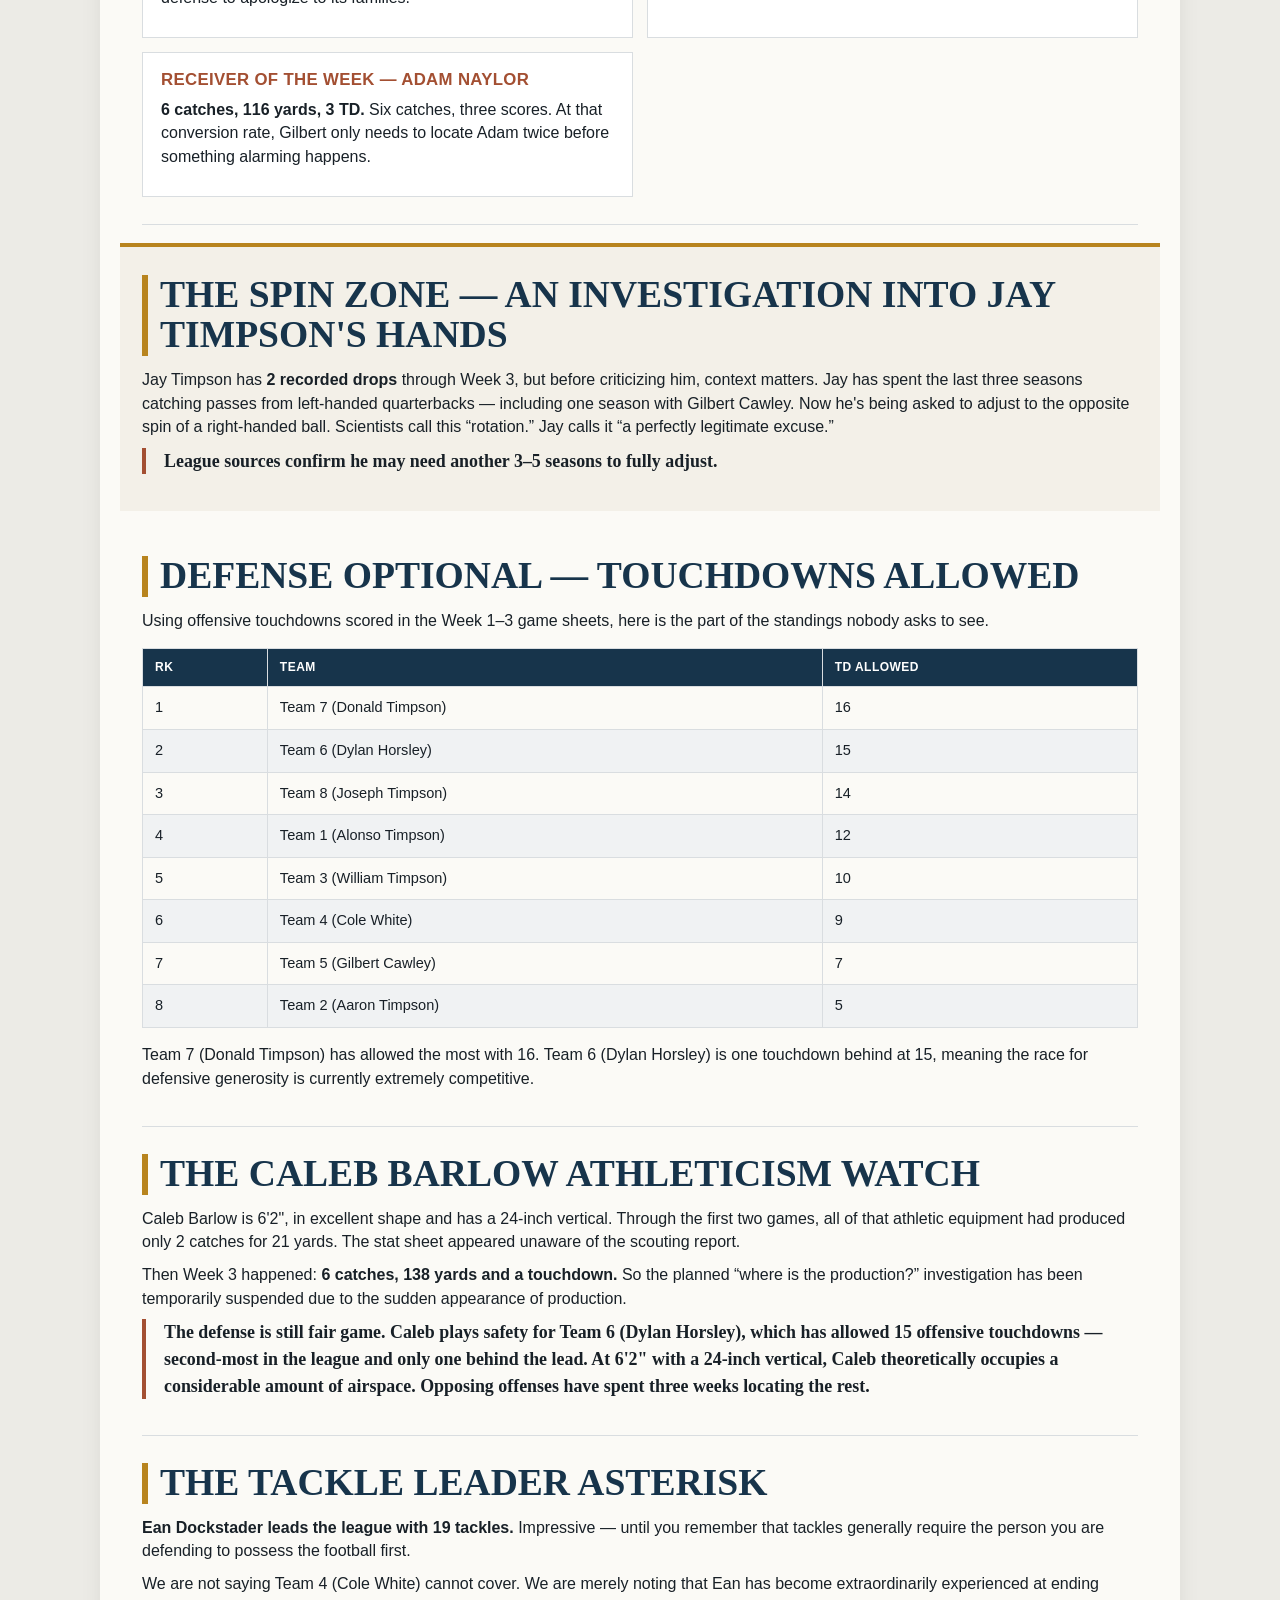
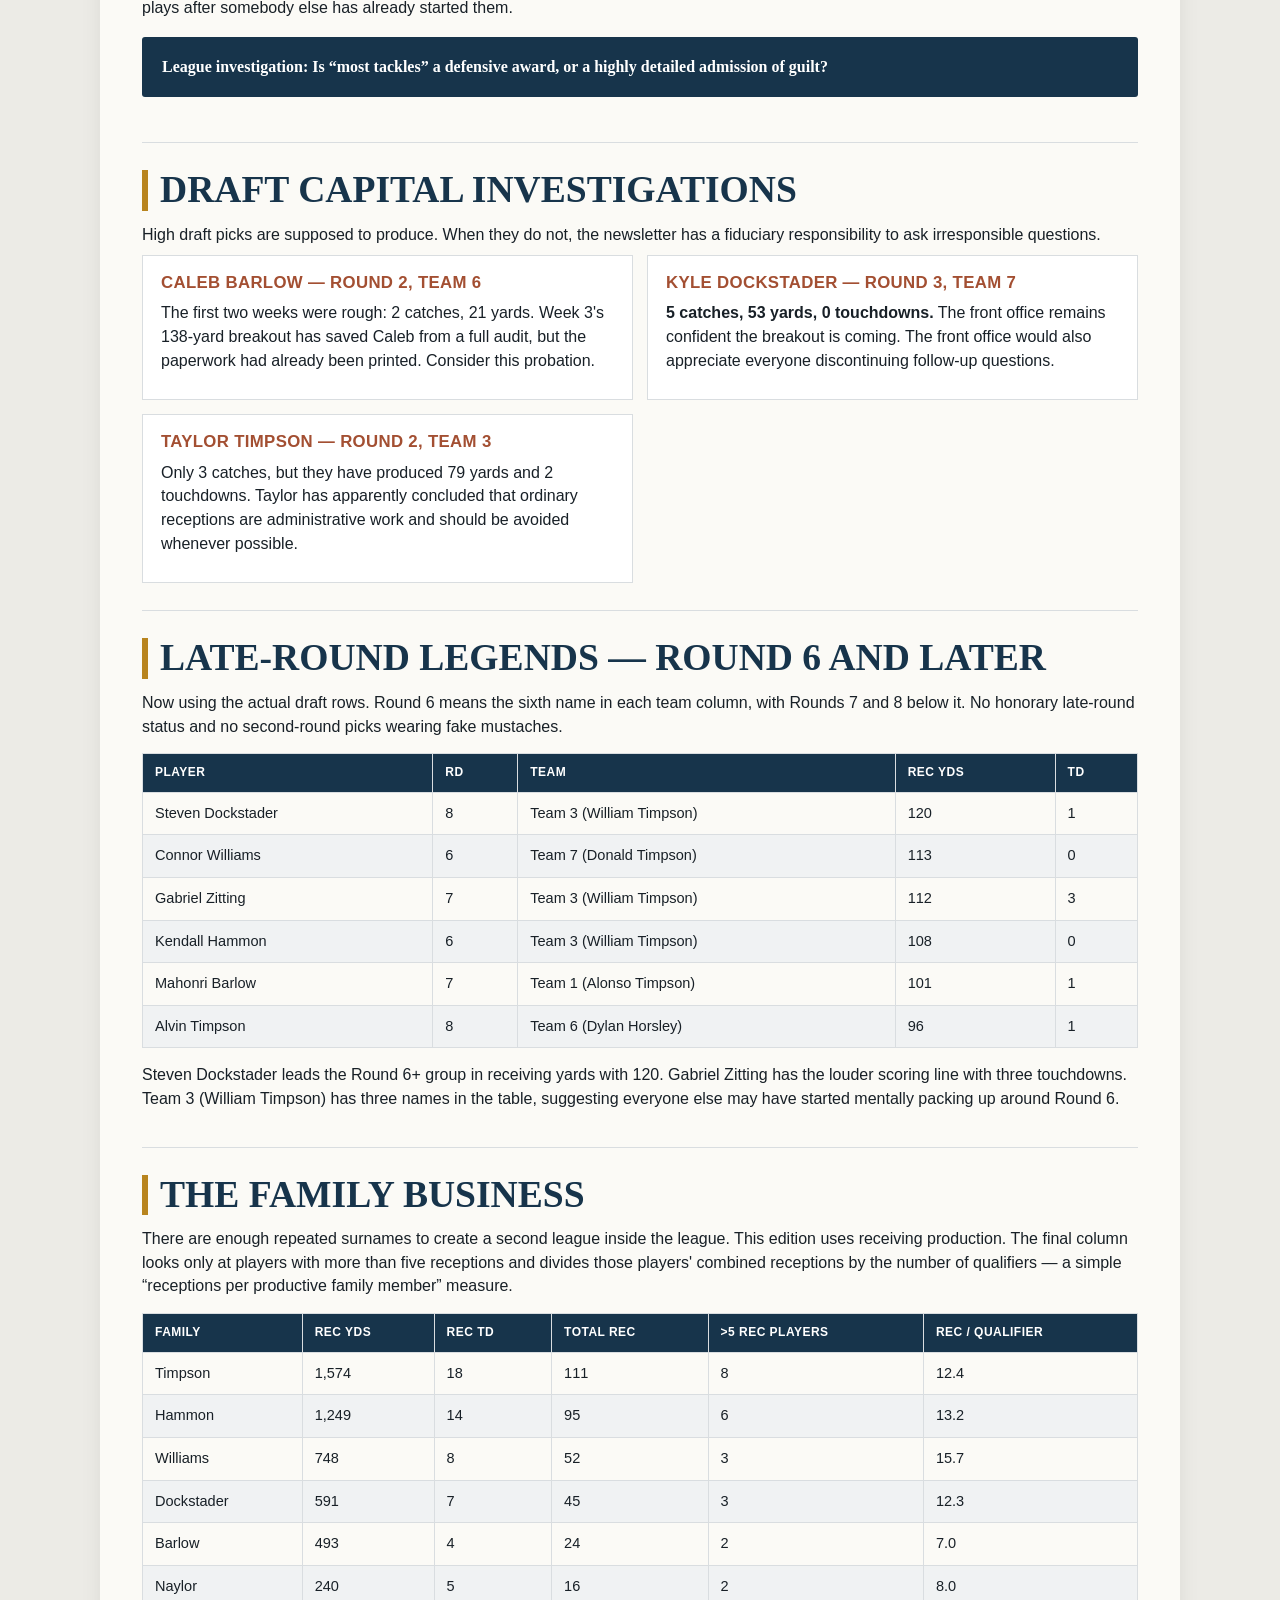
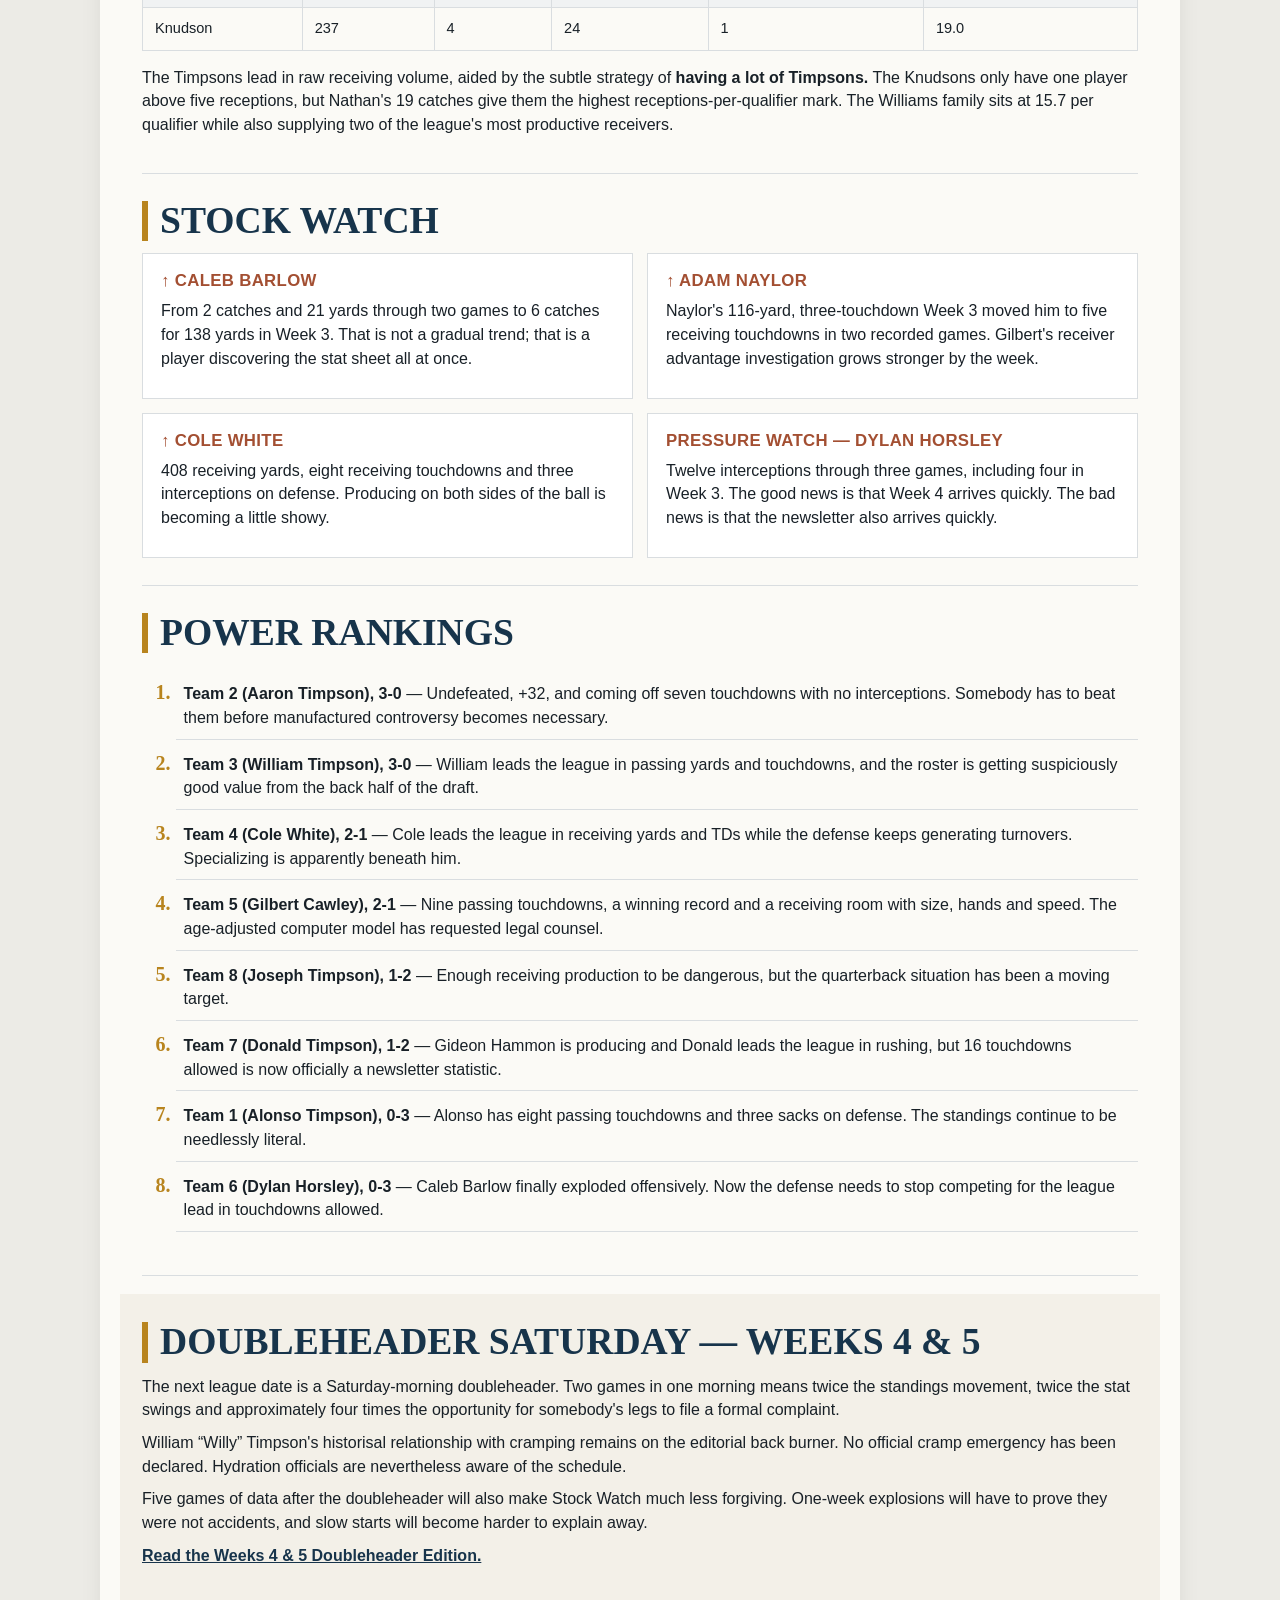
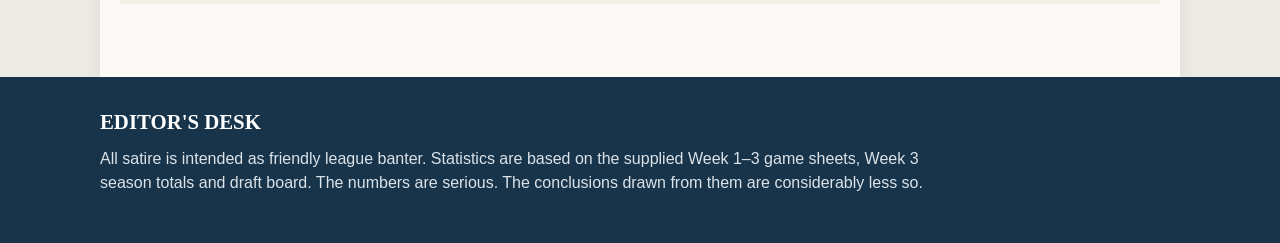
==== commit 8b9cf3cd: "new release" ====
--- a/week-3/index.html
+++ b/week-3/index.html
@@ -59,7 +59,7 @@
     <p class="deck">Two undefeated teams. Seven-touchdown quarterbacks. Draft receipts. A family census disguised as analytics. And Gilbert Cawley remains legally permitted to play quarterback.</p>
   </div>
 </header>
-<nav class="edition-nav"><div class="wrap"><a href="/">Latest: Week 7</a><span>•</span><a href="/week-6/">Week 6</a><span>•</span><a href="/weeks-4-5/">Weeks 4 &amp; 5</a><span>•</span><strong>This edition: Week 3</strong></div></nav>
+<nav class="edition-nav"><div class="wrap"><a href="/">Latest: Week 8</a><span>•</span><a href="/week-7/">Week 7</a><span>•</span><a href="/week-6/">Week 6</a><span>•</span><a href="/weeks-4-5/">Weeks 4 &amp; 5</a><span>•</span><strong>This edition: Week 3</strong></div></nav>
 
 <main class="wrap">
 <section>
